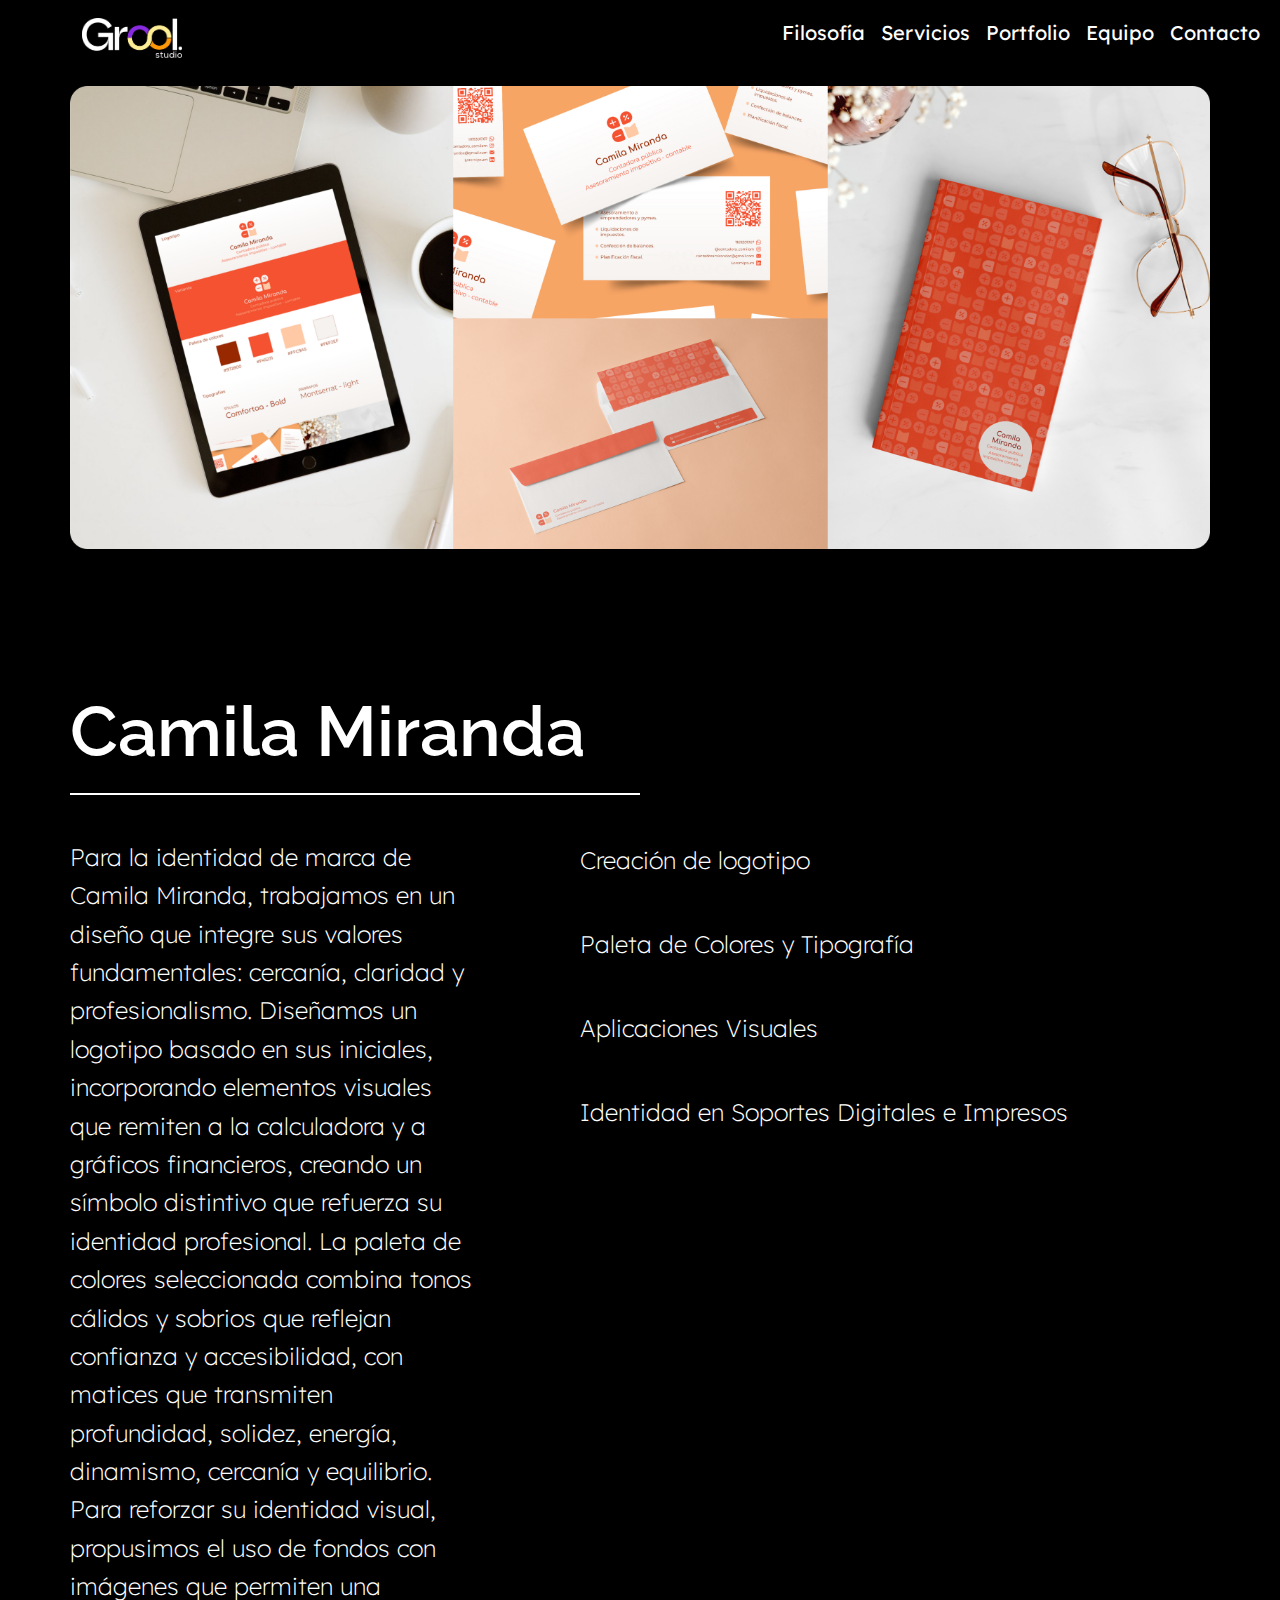
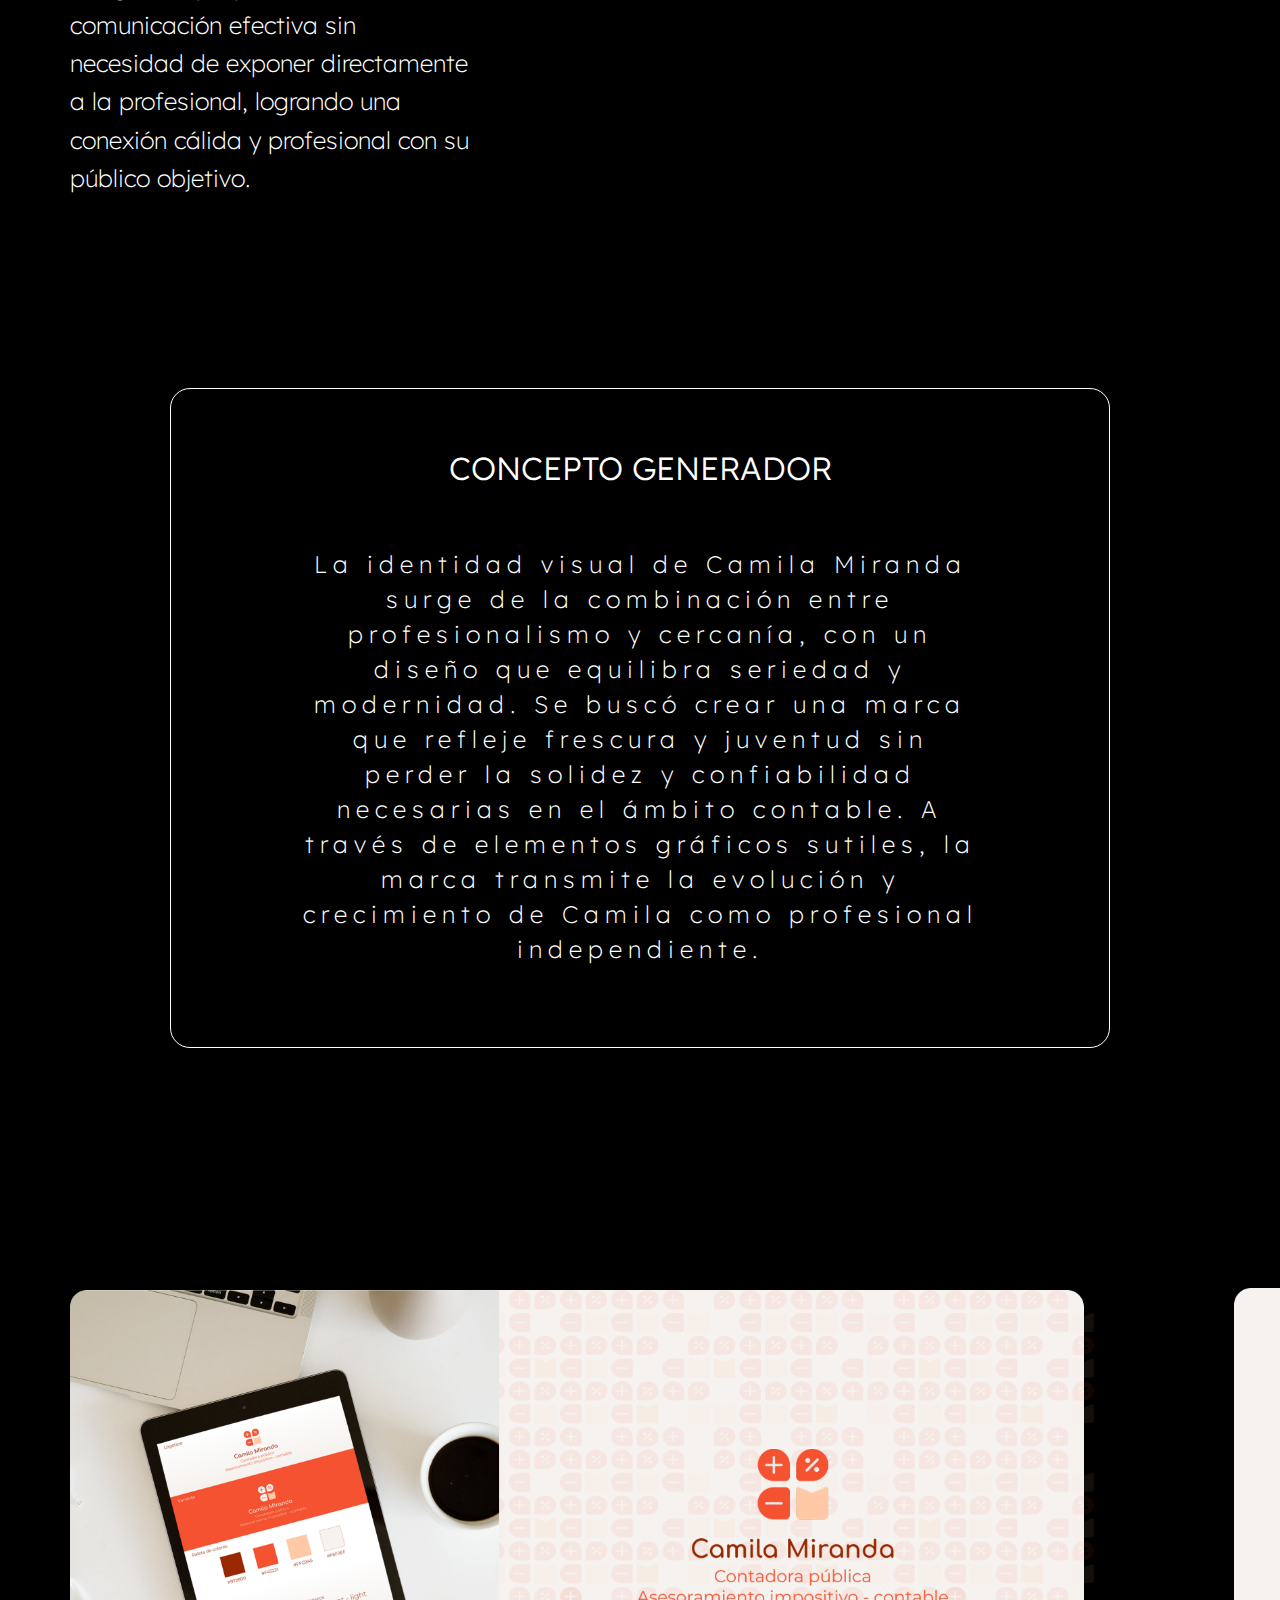
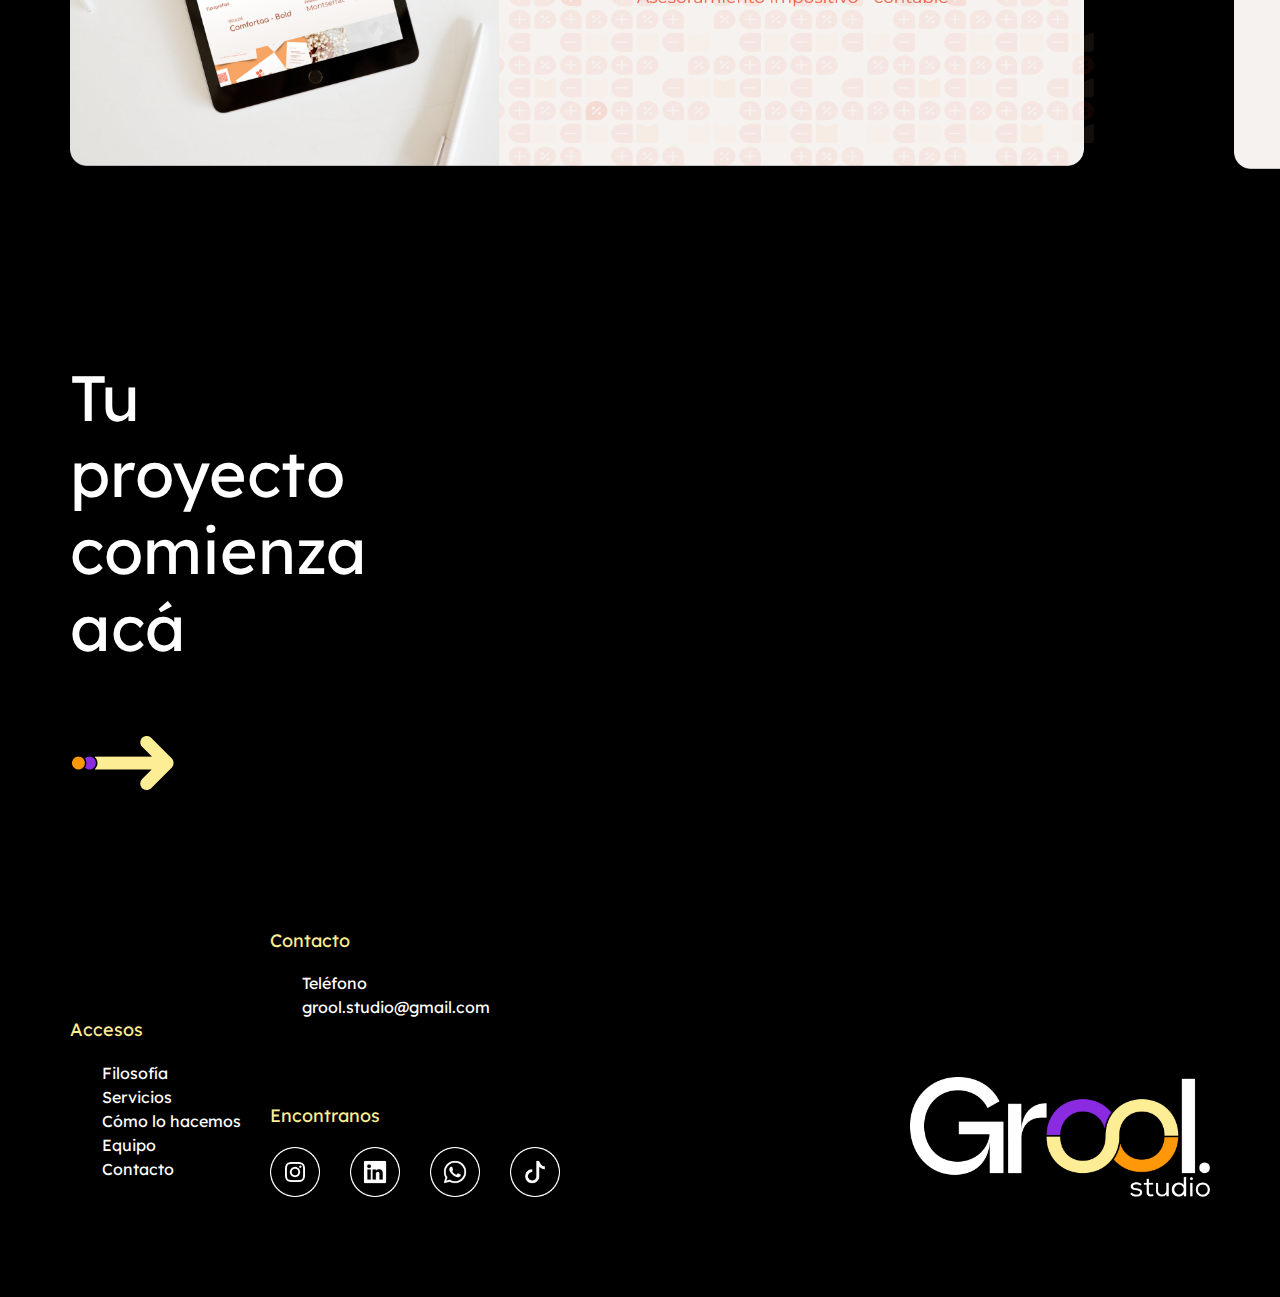
==== paginas/detalleportfolio.html @ 1dba9a7b "Correccion 1" ====
<!DOCTYPE html>
<html lang="es">
<head>
    <meta charset="UTF-8">
    <meta name="viewport" content="width=device-width, initial-scale=1.0">
    <!--bs y ccs propio-->
    <link href="https://cdn.jsdelivr.net/npm/bootstrap@5.3.3/dist/css/bootstrap.min.css" rel="stylesheet" integrity="sha384-QWTKZyjpPEjISv5WaRU9OFeRpok6YctnYmDr5pNlyT2bRjXh0JMhjY6hW+ALEwIH" crossorigin="anonymous">
    <link rel="stylesheet" href="../css/style.css">
    <!--fonts-->
    <link rel="preconnect" href="https://fonts.googleapis.com">
    <link rel="preconnect" href="https://fonts.gstatic.com" crossorigin>
    <link href="https://fonts.googleapis.com/css2?family=Raleway:ital,wght@0,100..900;1,100..900&display=swap" rel="stylesheet">
    <link rel="preconnect" href="https://fonts.googleapis.com">
    <link rel="preconnect" href="https://fonts.gstatic.com" crossorigin>
    <link href="https://fonts.googleapis.com/css2?family=Lexend+Deca:wght@100..900&display=swap" rel="stylesheet">
    <title>Portfolio</title>
</head>
<body>
<header class="head-portfolio">
    <!--Encabezado, bara de menú-->
    <nav class="navbar navbar-expand-lg navbar-dark bg-body-dark" class="navbarpropio">
        <div class="container-fluid">
            <a href="../index.html">
                <img src="/imagenes/logoblanco.png" alt="logo de grool studio">
            </a>
        <button class="navbar-toggler" type="button" data-bs-toggle="collapse" data-bs-target="#navbarNav" aria-controls="navbarNav" aria-expanded="false" aria-label="Toggle navigation">
        <span class="navbar-toggler-icon"></span>
        </button>
        <div class="collapse navbar-collapse" id="navbarNav">
        <ul class="navbar-nav ms-auto">
            <li class="nav-item">
                <a class="nav-link text-white text-decoration-none" href="/index.html#seccion-filosofia">Filosofía</a>
            </li>
            <li class="nav-item">
            <a class="nav-link text-white text-decoration-none" href="/paginas/servicios.html">Servicios</a>
            </li>
            <li class="nav-item">
                <a class="nav-link text-white text-decoration-none" aria-current="page" href="/paginas/portfolio.html">Portfolio</a>
            </li>
            <li class="nav-item">
                <a class="nav-link text-white text-decoration-none" href="/paginas/equipo.html">Equipo</a>
            </li>
            <li class="nav-item">
                <a class="nav-link text-white text-decoration-none" href="/index.html#seccion-final">Contacto</a>
            </li>
            </ul>
        </div>
        </div>
    </nav>
</header>
    <!--título-->
    <main class="fondo-negro-detalle">
        <section class="titulo-pag-detalle">
            <img src="/imagenes/portadacamilamiranda.png" alt="Proyecto Grool" class="principal-equipo">
            <div class="linea-quiensomos">
            <h1>Camila Miranda</h1>
            </div>
        </section>
    <section class="fondo">
        <div class="columnas-proyecto">
            <div class="texto-proyecto">
                <p>Para la identidad de marca de Camila Miranda, trabajamos en un diseño que integre sus valores fundamentales: cercanía, claridad y profesionalismo. Diseñamos un logotipo basado en sus iniciales, incorporando elementos visuales que remiten a la calculadora y a gráficos financieros, creando un símbolo distintivo que refuerza su identidad profesional. La paleta de colores seleccionada combina tonos cálidos y sobrios que reflejan confianza y accesibilidad, con matices que transmiten profundidad, solidez, energía, dinamismo, cercanía y equilibrio. Para reforzar su identidad visual, propusimos el uso de fondos con imágenes que permiten una comunicación efectiva sin necesidad de exponer directamente a la profesional, logrando una conexión cálida y profesional con su público objetivo.
                </p>
            </div>
            <div class="partes-proyecto">
                <p>Creación de logotipo
                </p>
                <p>Paleta de Colores y Tipografía
                </p>
                <p>Aplicaciones Visuales
                </p>
                <p>Identidad en Soportes Digitales e Impresos</p>
            </div>
        </div>
        <div class="concepto-generador">
        <div class="concepto-detalles">
            <h2>CONCEPTO GENERADOR</h2>
            <p>La identidad visual de Camila Miranda surge de la combinación entre profesionalismo y cercanía, con un diseño que equilibra seriedad y modernidad. Se buscó crear una marca que refleje frescura y juventud sin perder la solidez y confiabilidad necesarias en el ámbito contable. A través de elementos gráficos sutiles, la marca transmite la evolución y crecimiento de Camila como profesional independiente.</p>
        </div>
        </div>
        <div class="carrusel-portfolio">
            <img src="/imagenes/camilamiranda1.png" alt="Proyecto Camila Miranda" class="imagen-detalle-proyecto">
            <img src="/imagenes/camilamiranda2.png" alt="Proyecto Camila Miranda" class="imagen-detalle-proyecto">
            <img src="/imagenes/camilamiranda3.png" alt="Proyecto Camila Miranda" class="imagen-detalle-proyecto">
        </div>
    </section>
<!--secciónn final (formulario + footer)-->
<section id="seccion-final">
    <div>
    <h2  class="titulo-formulario">Tu proyecto comienza acá</h2>
    <img class="flecha" src="/imagenes/flechaformulario.png" alt="flecha">
    </div>
    <!--formulario de contacto
    <div class="formulario-completo">
    <form action="submite" method="post">
        <label for="nombre">Tu Nombre</label>
        <input class="formulario" textarea name="nombre" id="nombre"></textarea>
        <label for="email">E-mail</label>
        <input class="formulario" type="email" name="email" id="email">
        <label for="asunto">Asunto</label>
        <input class="formulario" type="text" name="asunto" id="asunto">
        <label for="consulta">Detallanos tu consulta</label>
        <textarea class="formulario-consulta" name="consulta" id="consulta"></textarea>
        <input class="cta-button" type="button" value="Contactarme">
    </form>
    </div>-->
    <!--pie de página-->
</main>
    <footer>
    <div class="enlaces-footer">
        <div class="footer-columna">
        <h2>Accesos</h2>
        <ul>
            <li><a href="#seccion-filosofia">Filosofía</a></li>
            <li><a href="#seccion-servicios">Servicios</a></li>
            <li><a href="#seccion-como">Cómo lo hacemos</a></li>
            <li><a href="#seccion-equipo">Equipo</a></li>
            <li><a href="#seccion-final">Contacto</a></li>
        </ul>
        </div>
        <div class="footer-columna">
            <div>
            <h2>Contacto</h2>
            <ul>
                <li><a href="">Teléfono</a></li>
                <li><a href="">grool.studio@gmail.com</a></li>
            </ul>
            </div>
            <div>
            <h2>Encontranos</h2>
            <ul class="redes-sociales">
                <li><a href="https://www.instagram.com/grool.studio" target="_blank">
                <img src="/imagenes/icono-instagram.png" alt="instagram" class="iconos-redes">
                </a></li>
                <li><a href="https://www.linkedin.com/company/groolstudio" target="_blank">
                <img src="/imagenes/icono-linkedin.png" alt="linkedIn" class="iconos-redes">
                </a></li>
                <li><a href="https://wa.me/1569381150" target="_blank">
                <img src="/imagenes/icono-whatsapp.png" alt="whatsapp" class="iconos-redes">
                </a></li>
                <li><a href="https://www.tiktok.com" target="_blank">
                <img src="/imagenes/icono-tiktok.png" alt="tiktok" class="iconos-redes">
                </a></li>
            </ul>
            </div> 
        </div>
        </div>
    <div>
        <img src="/imagenes/logoblanco.png" alt="logoblanco de grool" class="logo-blanco">
    </div>
    </footer>
    <script src="https://cdn.jsdelivr.net/npm/bootstrap@5.3.3/dist/js/bootstrap.bundle.min.js" integrity="sha384-YvpcrYf0tY3lHB60NNkmXc5s9fDVZLESaAA55NDzOxhy9GkcIdslK1eN7N6jIeHz" crossorigin="anonymous"></script>
</section>
</body> 
</html>
---- css/style.css ----
/* Reset básico */
* {
    margin: 0;
    padding: 0;
    box-sizing: border-box;
}

/* Estilos generales */
h1 {
    color: black;
    font-size: 48px;
    font: medium;
    font-family: "Raleway", serif;;
    margin: 70px;
    margin-top: 130px;
    margin-bottom: 20px;
    width: 50%;
    font-weight: 600;
}

p {
    color: black;
    font-size: 24px;
    font-weight: 300;
    font-family: "Lexend Deca", serif;
    margin: 70px;
    margin-bottom:20px;
    margin-top: 20px;
}

h2 {
    color: black;
    font-size: 64px;
    font-weight: 400;
    font-family: "Lexend Deca", serif;
    margin: 70px;
    padding-top: 70px;
    padding-bottom: 20px;
    margin-top: 0px;
}

h3 {
    color: black;
    font-size: 36px;
    font-weight: 400;
    font-family: "Lexend Deca", serif;
    margin: 70px;
    margin-top: 20px;
    margin-bottom: 20px;
}

.letra-blanca {
    color: #ffffff;
}

.centrado {
    text-align: center;
}

@media (max-width: 768px) {
    h1 { font-size: 30px;
        margin: 24px;
    }
    h2 { 
        font-size: 36px;
        margin: 24px;
    }
    h3 {
        font-size: 24px;
        margin: 24px;
    }
    p {
        font-size: 18px; /* Tamaño de fuente para pantallas más pequeñas */
        margin: 24px;
    }
}

/* Estilos header */
header {
    font-size: 20px;
    color: black;
    font-family: "Lexend Deca", serif;
}

.navbarpropio {
    display: flex;
    justify-content: space-between;
    align-items: center;
    padding: 20px 0px;
}

.nav-links {
    margin-top: 15px;
    list-style: none;
    display: flex;
    gap: 25px;
    margin-right: 70px;
}

.nav-links a {
    text-decoration: none;
    font-weight: normal;
    color: black;
}

header img {
    width: 100px; /* Define el ancho deseado */
    height: auto; /* Mantiene la proporción original de la imagen */
    margin-left: 70px;
    margin-top: 10px;
}

header span {
    color: #8a2be1;
}

.texto-inicio {
    width: 50%;
}

.cta-button {
    display: inline-block;
    padding: 15px 25px;
    color: black;
    border: black, solid;
    border-radius: 30px;
    text-decoration: none;
    font-weight: bold;
    margin: 70px;
    margin-top: 20px;
    margin-bottom: 120px;
    font-size: 20px;
    font-family:  "Lexend Deca", serif;
}

@media (max-width: 500px) {
    header .cta-button {
        margin: 24px;
        margin-bottom: 120px;
    }
    h1 {
        width: 80%;
    }
    header img {
        margin: 24px;
    }
    .texto-inicio {
        width: 80%;
    }
}

.fondo-inicio {background: conic-gradient(
    from 320deg, /* Ángulo de inicio del gradiente */
    #fded95 1%,
    #fe9808 6%, 
    #c46275 30%, 
    #8a2be1 39%, 
    #8a2be1 75%, 
    #fded95 83%, 
    #ffffff 87%, 
    #fded95 98%);
    background-position: 30% 50%; /* centro del gradiente hacia la derecha (60% en X, 50% en Y) */
    background-size: 200% 200%; /* tamaño del efecto*/
}

/* Estilos seccion quienes somos */
.titulo-quienes-somos { 
    color: #892be144;
    font-weight: 500;
    font-size: 98.60px;
    white-space: nowrap; /* Evita que el texto pase a la siguiente línea */
    overflow: hidden; /* Oculta el texto que excede el ancho */
    margin-right: 0px;
}

.descripcion-grool {
    width: 50%;
    margin: 0 auto;
    text-align: center;
    margin-bottom: 150px;
    line-height: 150%;
    margin-top: 70px;
}

@media (max-width: 768px) {
        .descripcion-grool {
        width: 75%;
        }
        .titulo-quienes-somos { 
        margin-left: 24px;
        }
}

/* Estilos seccion servicios */
#seccion-servicios { 
    background-color: black;
    padding: 20px 20px;
}

#seccion-servicios span {
    color: #FDED95;
}

#seccion-servicios div {
    border-top: 1.5px solid white; /* Línea superior */
    margin: 70px;
}

#seccion-servicios div h3 { /* elimimina margen general (p) para trabajar div */
    margin-left: 0px;
}

#seccion-servicios div p { /* elimimina margen general (p) para trabajar div*/
    margin-left: 0px

}

@media (max-width: 768px) {
    h2 { font-size: 30px;
        margin: 24px;
    }
    #seccion-servicios div {
        margin: 24px;
    }
}

/* Estilos seccion Como lo hacemos*/

.pasos {
    display: flex;
    justify-content: center;
    align-items: center;
    white-space: nowrap;
}

@media (max-width: 768px) {
    .pasos { 
        overflow-x: auto;
        justify-content: flex-start; /* Centra las imágenes horizontalmente */
    }
}

.pasos-detalle {
    min-width: 300px;
    max-width: 420px;
    height: 350px;
    background: #fff;
    padding: 20px;
    margin: 20px;
    border-radius: 10px;
    box-shadow: 0 2px 5px rgba(0, 0, 0, 0.1);
}

.pasos-detalle p {
    overflow: hidden; /* Oculta contenido desbordado */
    text-overflow: ellipsis; /* Agrega "..." si el texto es muy largo */
    white-space: wrap; /* Evita que el texto se divida en varias líneas */
    max-lines: 6;
    margin: 20px;
    
}

.pasos-detalle h3 {
    margin: 20px;
    white-space: wrap; /* Evita que el texto se divida en varias líneas */
}


.fondo-info {
        background: radial-gradient(circle at 3% 90%, #ffffff, #892be128, #ffffff, #fded953e, #fe97082d);
        margin: 0;
        background-size: 200% 200%; /* tamaño del efecto*/
        padding-bottom: 140px;
}

/* Estilos seccion equipo */

#seccion-equipo {
    margin: 70px;
    margin-top: 0px;
    margin-bottom: 0px;
}

.organizacion-equipo {
    display: flex; /* Activa flexbox */
    justify-content: flex-start; /* Centra las imágenes horizontalmente */
    align-items: center; /* Alinea las imágenes verticalmente */
    overflow-x: auto; /* Permite desplazamiento horizontal */
    white-space: nowrap; /* Evita que las imágenes pasen a una nueva línea */
}

.organizacion-equipo img {
    width: 280px; 
    height: auto;
    border-radius: 20px;
    margin-right: 20px;
}

@media (max-width: 768px) {
    #seccion-equipo { 
        margin-left: 24px; 
        margin-right: 24px;
    }
}

/* Estilos seccion final */
#seccion-final {
    background-color: black;
    color: #ffffff;
    margin: 0px;
}

.titulo-formulario {
    width: 25%;
    color: #ffffff;
    padding-top: 120px;
    padding-bottom: 0px;
}

.flecha { 
    margin: 70px;
    margin-top: 0px;
}

.formulario {
        color: #ffffff;
        border: #ffffff, solid;
        background-color: #892be100;
        border-radius: 30px;
        font-size: 20px;
        font-family:  "Lexend Deca", serif;
        margin-top: 20px;
        margin-bottom: 20px;
        height: 48px;
        border-width: 2px;
}

.formulario-consulta {
    color: #ffffff;
    border: #ffffff, solid;
    background-color: #892be100;
    border-radius: 30px;
    font-size: 20px;
    font-family:  "Lexend Deca", serif;
    margin-top: 20px;
    margin-bottom: 20px;
    border-width: 2px;
    height: 158px;
}

#seccion-final label {
        display: block;
        color: #ffffff;
        font-size: 15px;
        font-family: "Lexend Deca", serif;
}

#seccion-final .cta-button {
    color: #ffffff;
    border: #ffffff, solid;
    background-color: #892be100;
}

@media (max-width: 768px) {
    .titulo-formulario { 
        margin: 24px
    }
    .flecha {
        margin: 24px
    }
}

/* Estilos footer */
.flex-logo {
    display: flex;
    flex-direction:row;
}
footer {
    background-color: black;
    background-image: url("../imagenes/difuminado.png");
    font-family: "Lexend Deca", serif;
    display: flex; /* Activa flexbox */
    justify-content: space-between; /* Coloca el texto a la izquierda y el logo a la derecha */
    align-items: end;
    padding-bottom: 100px; /* Espaciado interno del footer */
    padding-left: 70px;
    padding-right: 70px;
    flex-wrap: wrap;
}

.logo-blanco {
    width: 300px; /* Define el ancho deseado */
    height: auto; /* Mantiene la proporción original de la imagen */
    margin-left: 70px;
    margin-top: 50px;
}

footer h2 {
    color: #FDED95;
    font-size: 18px;
    font: normal;
    margin: 0px;
}

footer ul {
    list-style: none;
    margin-top: auto;
}

footer ul a {
    font-weight: normal;
    text-decoration: none;
    color: #fff;
}

@media (max-width: 768px) {
    .logo-blanco { 
        align-self: center;
        width: 250px;
        margin-top: 120px;
        margin-bottom: 50px;
        margin: 0px;
        padding: 20px;
    }
}

/* organizacion accesos footer*/
.enlaces-footer {
    display: flex;
    justify-content:flex-start;
    flex-wrap: wrap;
    margin: 0px;
    padding: 0px;
    align-items: flex-end;
}

.footer-columna {
    min-width: 200px;
    justify-content:flex-start;
    margin: 0px;
}

footer h2 {
    text-align: left;
    margin: 0px;
}


.redes-sociales {
    display: flex;
    justify-content:flex-start;
    gap: 30px;
    margin: 0px;
    padding: 0px;
}

.iconos-redes {
    width: 50px; /* Define el ancho deseado */
    height: auto; /* Mantiene la proporción original de la imagen */
}

@media (max-width: 500px) {
    footer {
        margin: 0px;
        padding-left: 24px;
        padding-right: 24px;
        padding-bottom: 70px;
    }

    .redes-sociales {
        gap: 15px;
    }
    .iconos-redes { 
        width: 50px;
    }
}

/* Página quienes somos */
.head-equipo {
    color: #0000;
    background:  radial-gradient(circle at 1% 80%, #ffffff, #892be128, #ffffff, #fded953e, #fe97082d);
    margin: 0px;
}

.linea-quiensomos {
    margin: 70px;
    border-bottom: 3px solid black; /* Línea inferior */
    margin-bottom: 20px;
}

.head-equipo h1 {
    font-family: "Lexend Deca", serif;
    font-weight: 500;
    font-size: 98.60px;
    margin-top: 120px;
    margin-bottom: 20px;
    margin-left: 0px;
}

.principal-equipo {
    width: 100%;
    display: block;
    height: auto;
    margin: 0px;
    padding: 70px;
    padding-top: 20px;
}

.columnas-equipo {
    display: flex;
    width: 100%;
    align-items: flex-start; /* Centra verticalmente en desktop */
    justify-content: space-between; /* Distribuye los elementos equitativamente */
    padding-bottom: 120px;
}


/* Ajuste del contenedor del texto */
.texto-equipo {
    width:100%; /* Ocupa la mitad en desktop */
    padding-left: 70px;
    margin-bottom: 20px; /* Agrega separación entre párrafos */
    line-height: 1.6; /* Mejora la legibilidad */
}

/* Ajuste del contenedor de la imagen */
.imagen2-equipo img {
    width: 100%;
    display: flex;
    justify-content: center; /* Centra la imagen */
}

.imagen2-equipo img {
    width: 100%
}

/* Estilos para móviles */
@media (max-width: 768px) {
    .columnas-equipo {
        flex-direction: column; /* Cambia a una sola columna */
        text-align: center; /* Centra el texto */
    }

    .texto-equipo, 
    .imagen2-equipo {
        width: 100%; /* Ocupan todo el ancho */
    }

    .imagen2-equipo {
        margin-top: 20px; /* Espacio entre el texto y la imagen */
    }
}

/* Página portfolio*/

.head-portfolio {
    background: black;
    color: #fff;
}

.head-portfolio .nav-links a {
    color: white;
}

.head-portfolio h1{
    color: #fff;
    font-family: "Lexend Deca", serif;
    font-weight: 500;
    font-size: 98.60px;
    text-align: center;
    width: 100%;
    margin: 0px;
    margin-top: 70px;
    margin-bottom: 70px;
}

.head-portfolio h1 span {
    color: #fe9808;
}

.imagenes-portfolio {
    display: flex;
    flex-wrap: wrap; 
    justify-content: center;
    align-items: center;
    gap: 20px; 
    padding: 40px;
}

.imagenes-portfolio div {
    display: flex;
    justify-content: center; /* Centra la imagen dentro del div */
    align-items: center;
}

.imagenes-portfolio1 { 
    max-width: 450px;
    min-width: 280px;
    height: auto;
}
@media (max-width: 500px) {
    .head-portfolio h1 { 
        font-size: 40px;
        padding-left: 24px;
        padding-right: 24px;
    }

}
/* Detalle portfolio */
.fondo-negro-detalle {
    background-color: black;
}
.titulo-pag-detalle h1 {
    text-align: left;
    border-bottom: 2.5px solid white; /* Línea inferior */
    color: #fff;
    margin-bottom: 20px;
    font-size: 70px;
    padding-bottom: 20px;
    margin: 0px;
}

.columnas-proyecto {
    display: flex;
    width: 100%;
    align-items: flex-start; /* Centra verticalmente en desktop */
    justify-content: space-evenly; /* Distribuye los elementos equitativamente */
}

.texto-proyecto p {
    color: white;
    font-weight: 200;
    width: 70%; /* Ocupa la mitad en desktop */
    margin-bottom: 20px; /* Agrega separación entre párrafos */
    line-height: 1.6; /* Mejora la legibilidad */
}

.partes-proyecto p {
    color: white;
    width: 700px; /* Ocupa la mitad en desktop */
    padding-right:  70px;
    margin-bottom: 20px; /* Agrega separación entre párrafos */
    line-height: 3.5; /* Mejora la legibilidad */
    margin: 0px;
    font-weight: 200;
}

.concepto-generador {
    display: flex; 
    flex-direction: column; 
    justify-content: center; /* Centra verticalmente */
    align-items: center; /* Centra horizontalmente */
    text-align: center;
    margin: 70px;
}

.fondo {
    width: 100%;
    height: auto; 
    background-image: url(../imagenes/difuminado.png);
    background-size: cover; 
    background-position: center; /* Centra la imagen */
    background-repeat: no-repeat; /* Evita que la imagen se repita */
}

.concepto-detalles {
    min-width: 300px;
    max-width: 1200px;
    height: auto;
    background: rgba(0, 0, 0, 0.366);
    padding: 40px;
    margin: 100px;
    border-radius: 20px;
    border: 1px, solid white;
}

.concepto-generador h2 {
    color: white;
    font-size: 32px;
    font-weight: 300;
    align-items: center;
    margin: 0px;
    padding: 20px;
}

.concepto-generador p {
    color: white;
    font-size: 24px;
    font-weight: 200;
    align-items: center;
    padding: 20px;
    letter-spacing: 6px;
    line-height: 35px;
}

.carrusel-portfolio {
    display: flex; /* Activa flexbox */
    justify-content: flex-start; /* Centra las imágenes horizontalmente */
    align-items: center; /* Alinea las imágenes verticalmente */
    overflow-x: auto; /* Permite desplazamiento horizontal */
    white-space: nowrap; /* Evita que las imágenes pasen a una nueva línea */
}

.imagen-detalle-proyecto {
    width: 80%;
    height: auto;
    margin: 70px;
}
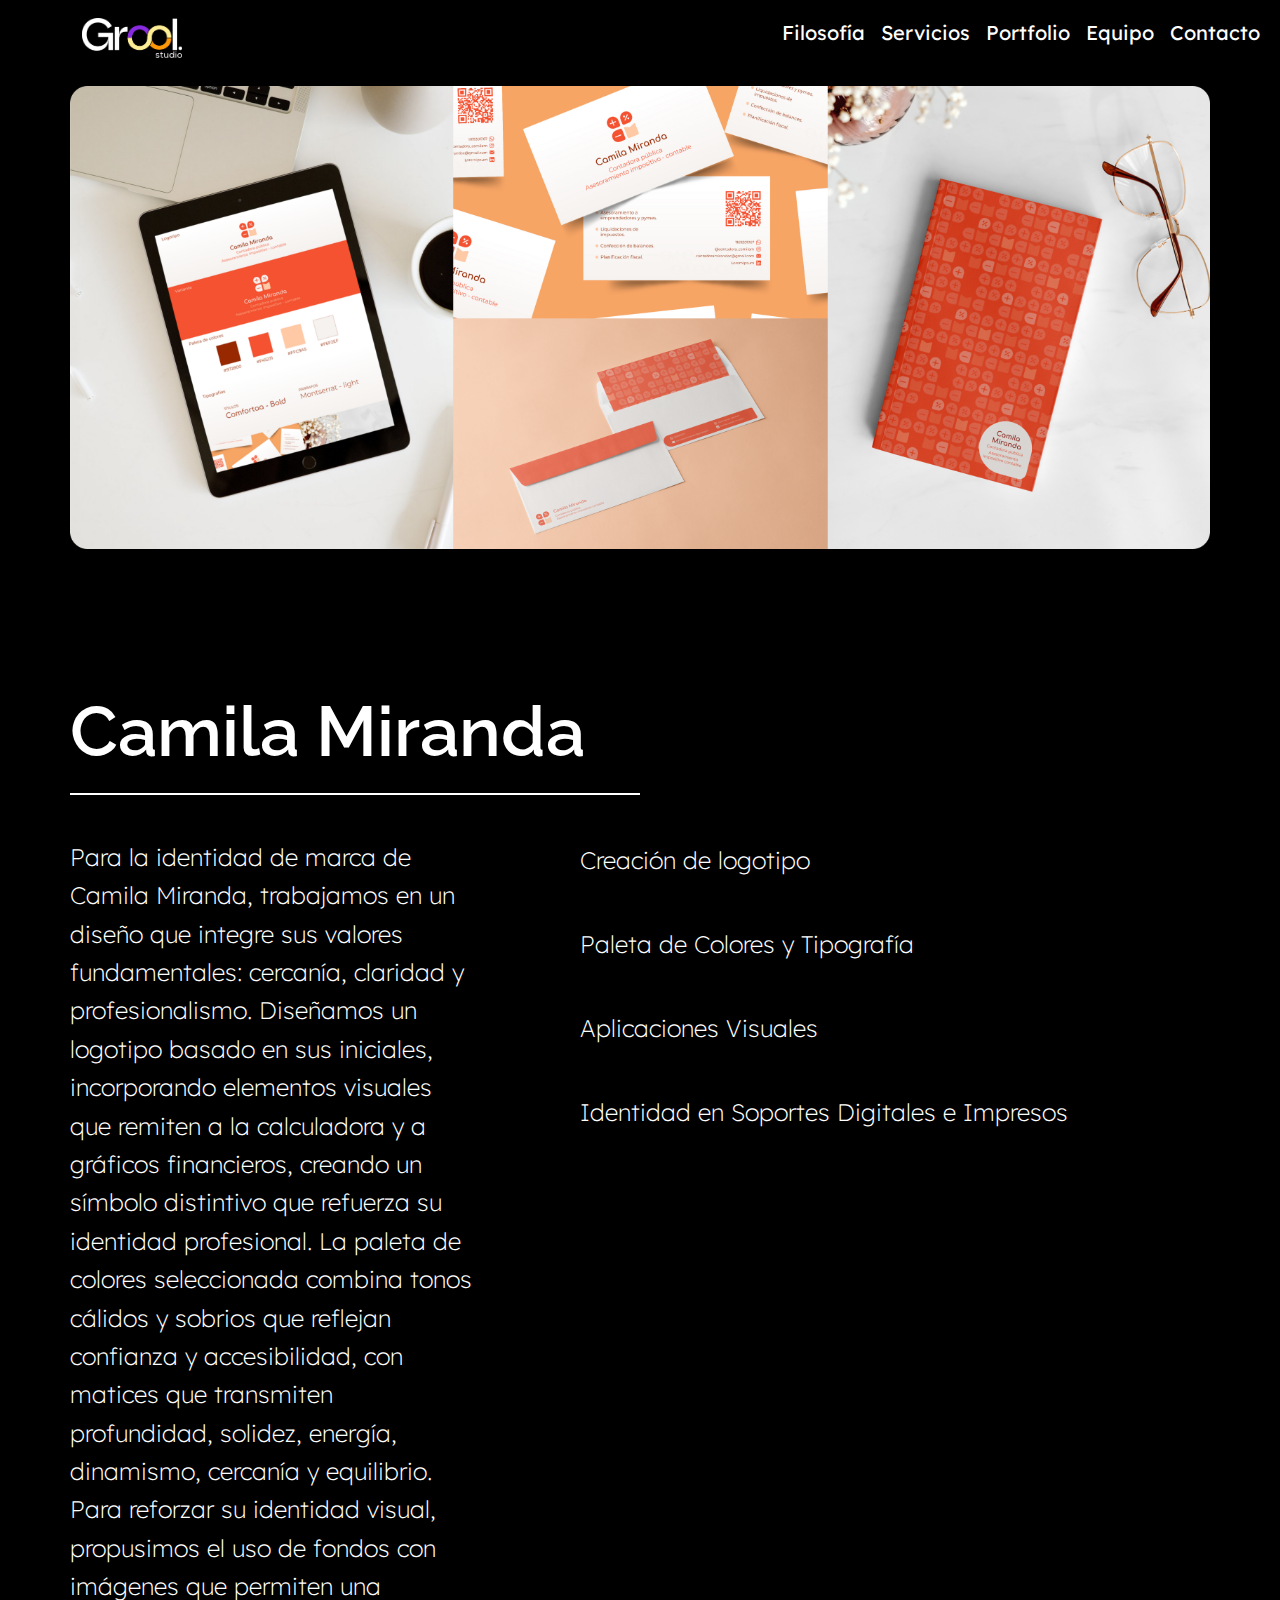
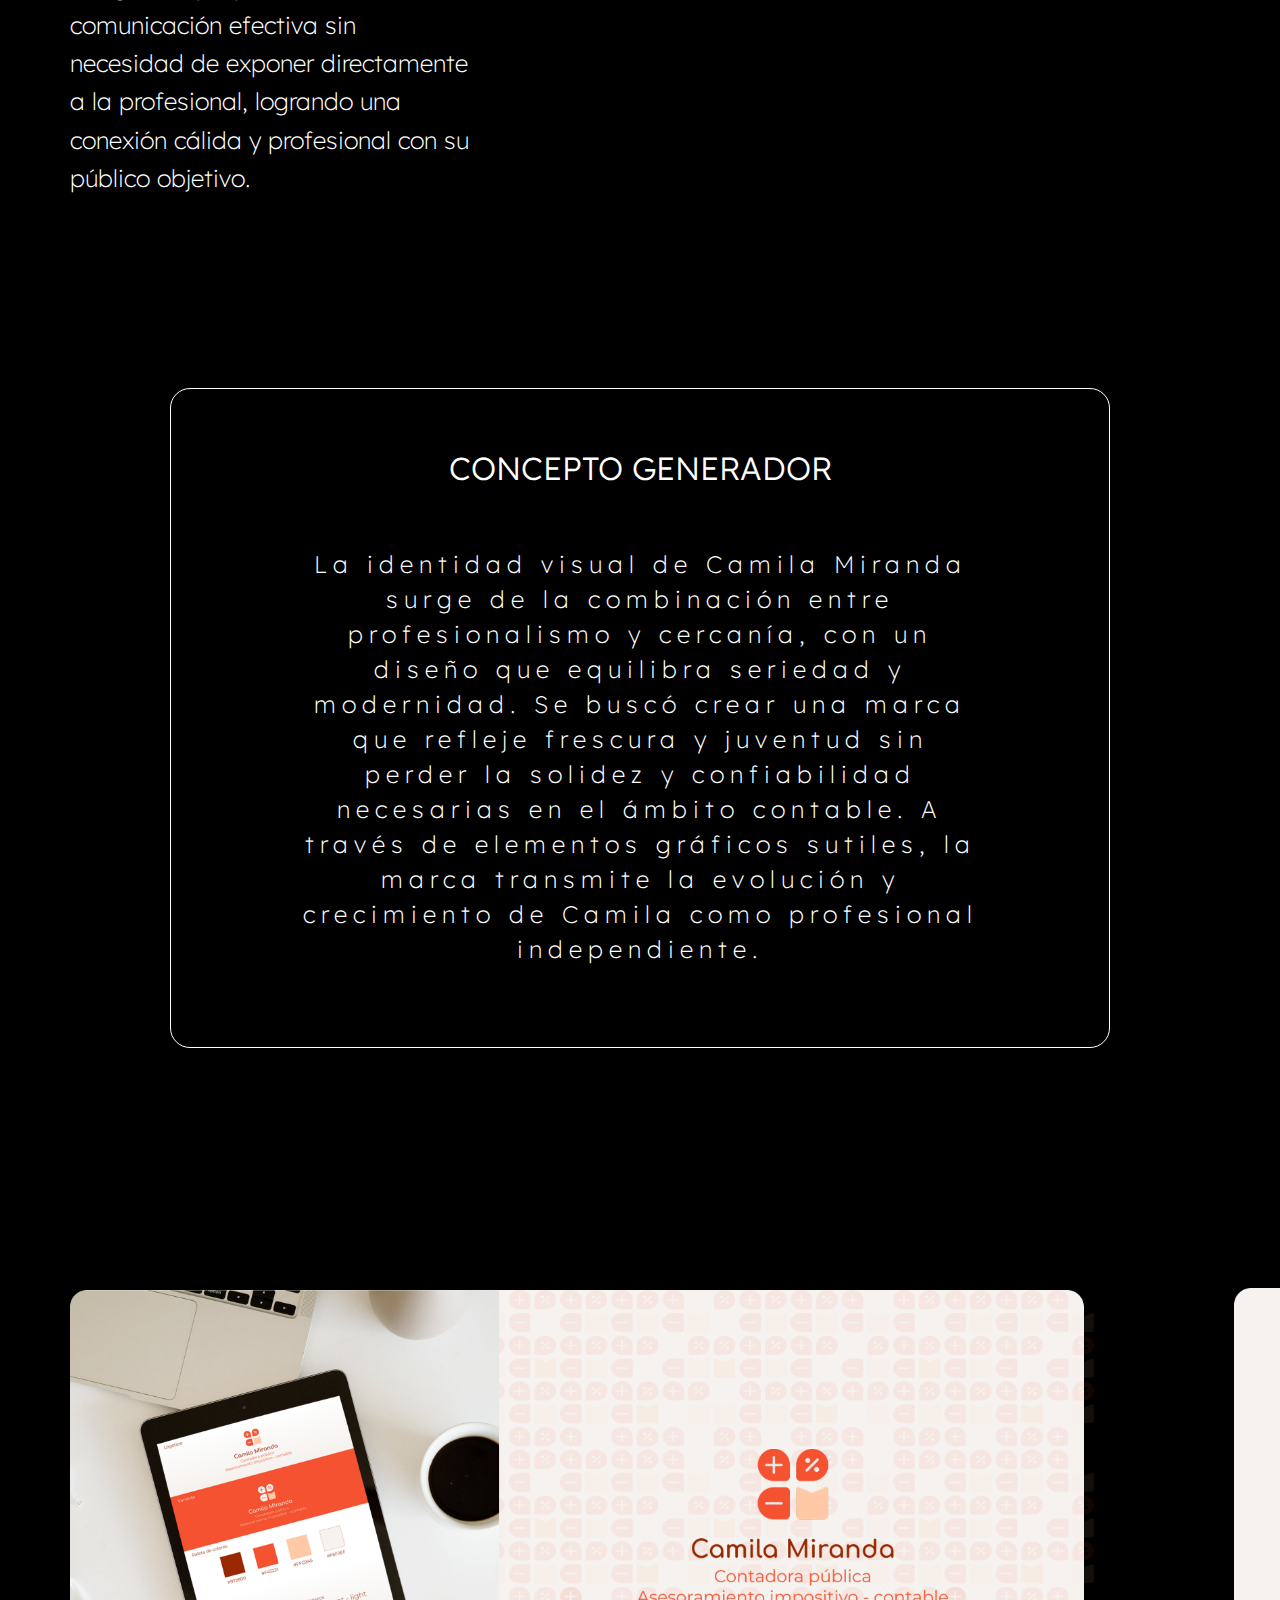
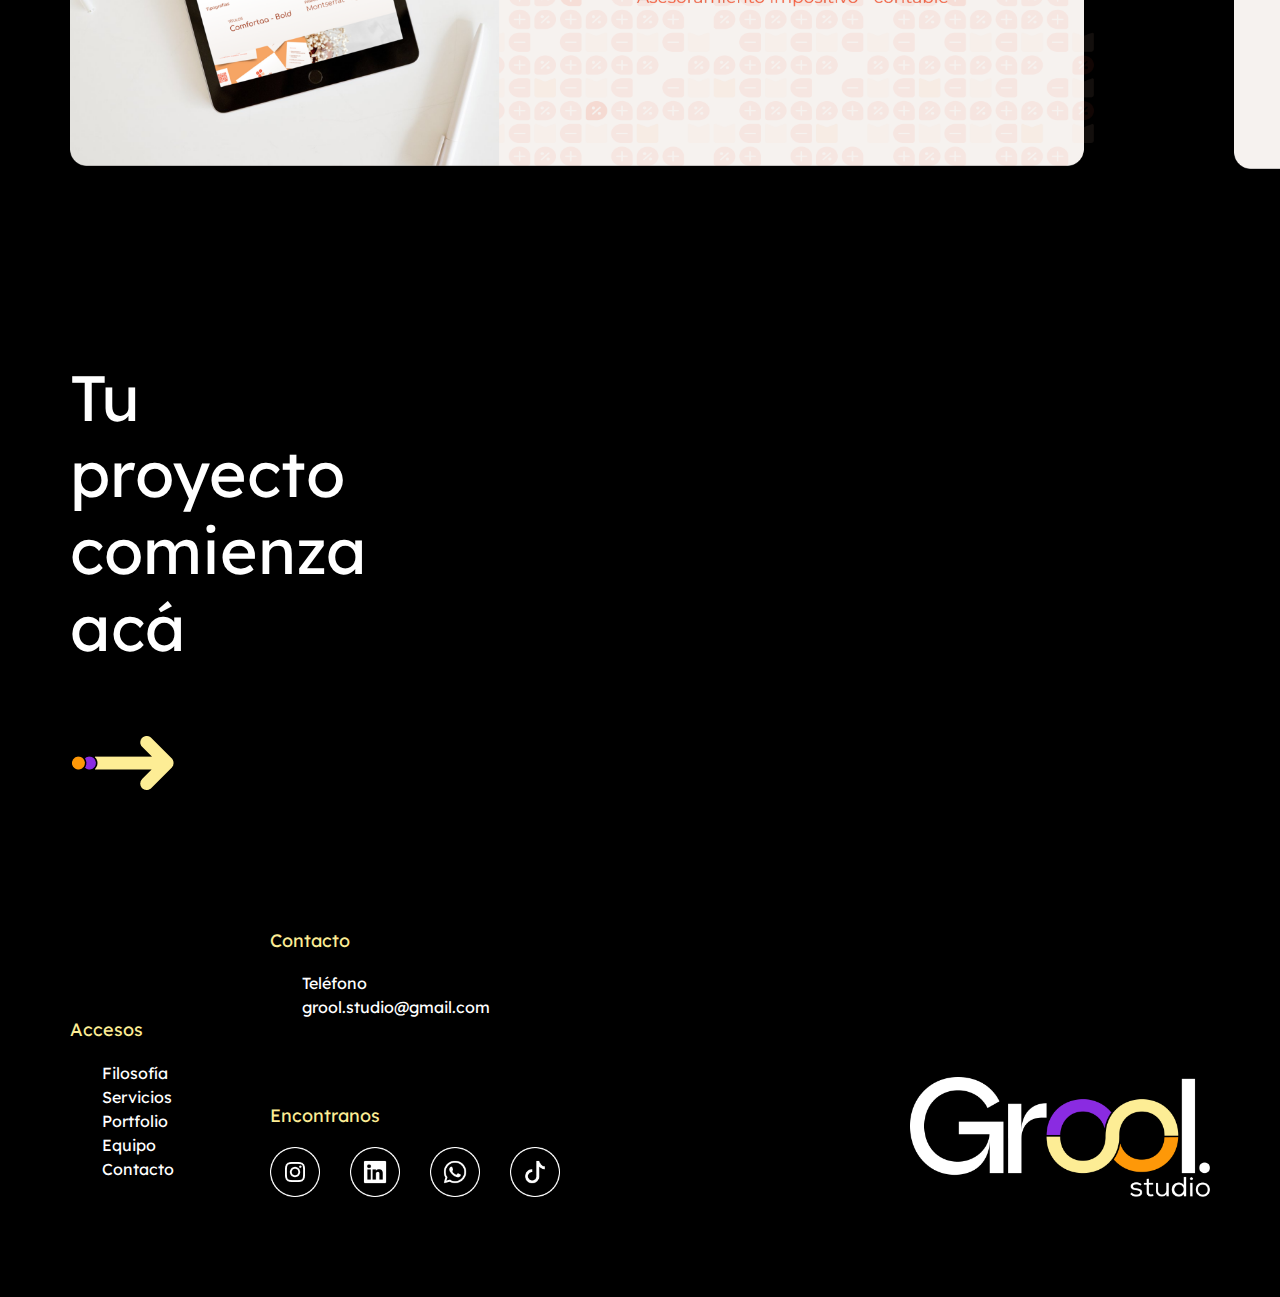
==== commit 40e2a392: "Correccion3" ====
--- a/paginas/detalleportfolio.html
+++ b/paginas/detalleportfolio.html
@@ -5,7 +5,7 @@
     <meta name="viewport" content="width=device-width, initial-scale=1.0">
     <!--bs y ccs propio-->
     <link href="https://cdn.jsdelivr.net/npm/bootstrap@5.3.3/dist/css/bootstrap.min.css" rel="stylesheet" integrity="sha384-QWTKZyjpPEjISv5WaRU9OFeRpok6YctnYmDr5pNlyT2bRjXh0JMhjY6hW+ALEwIH" crossorigin="anonymous">
-    <link rel="stylesheet" href="../css/style.css">
+    <link rel="stylesheet" href="/css/style.css">
     <!--fonts-->
     <link rel="preconnect" href="https://fonts.googleapis.com">
     <link rel="preconnect" href="https://fonts.gstatic.com" crossorigin>
@@ -20,7 +20,7 @@
     <!--Encabezado, bara de menú-->
     <nav class="navbar navbar-expand-lg navbar-dark bg-body-dark" class="navbarpropio">
         <div class="container-fluid">
-            <a href="../index.html">
+            <a href="/index.html">
                 <img src="/imagenes/logoblanco.png" alt="logo de grool studio">
             </a>
         <button class="navbar-toggler" type="button" data-bs-toggle="collapse" data-bs-target="#navbarNav" aria-controls="navbarNav" aria-expanded="false" aria-label="Toggle navigation">
@@ -111,11 +111,11 @@
         <div class="footer-columna">
         <h2>Accesos</h2>
         <ul>
-            <li><a href="#seccion-filosofia">Filosofía</a></li>
-            <li><a href="#seccion-servicios">Servicios</a></li>
-            <li><a href="#seccion-como">Cómo lo hacemos</a></li>
-            <li><a href="#seccion-equipo">Equipo</a></li>
-            <li><a href="#seccion-final">Contacto</a></li>
+            <li><a href="/index.html#seccion-filosofia">Filosofía</a></li>
+            <li><a href="/paginas/servicios.html">Servicios</a></li>
+            <li><a href="/paginas/portfolio.html">Portfolio</a></li>
+            <li><a href="/paginas/equipo.html">Equipo</a></li>
+            <li><a href="/index.html#seccion-final">Contacto</a></li>
         </ul>
         </div>
         <div class="footer-columna">
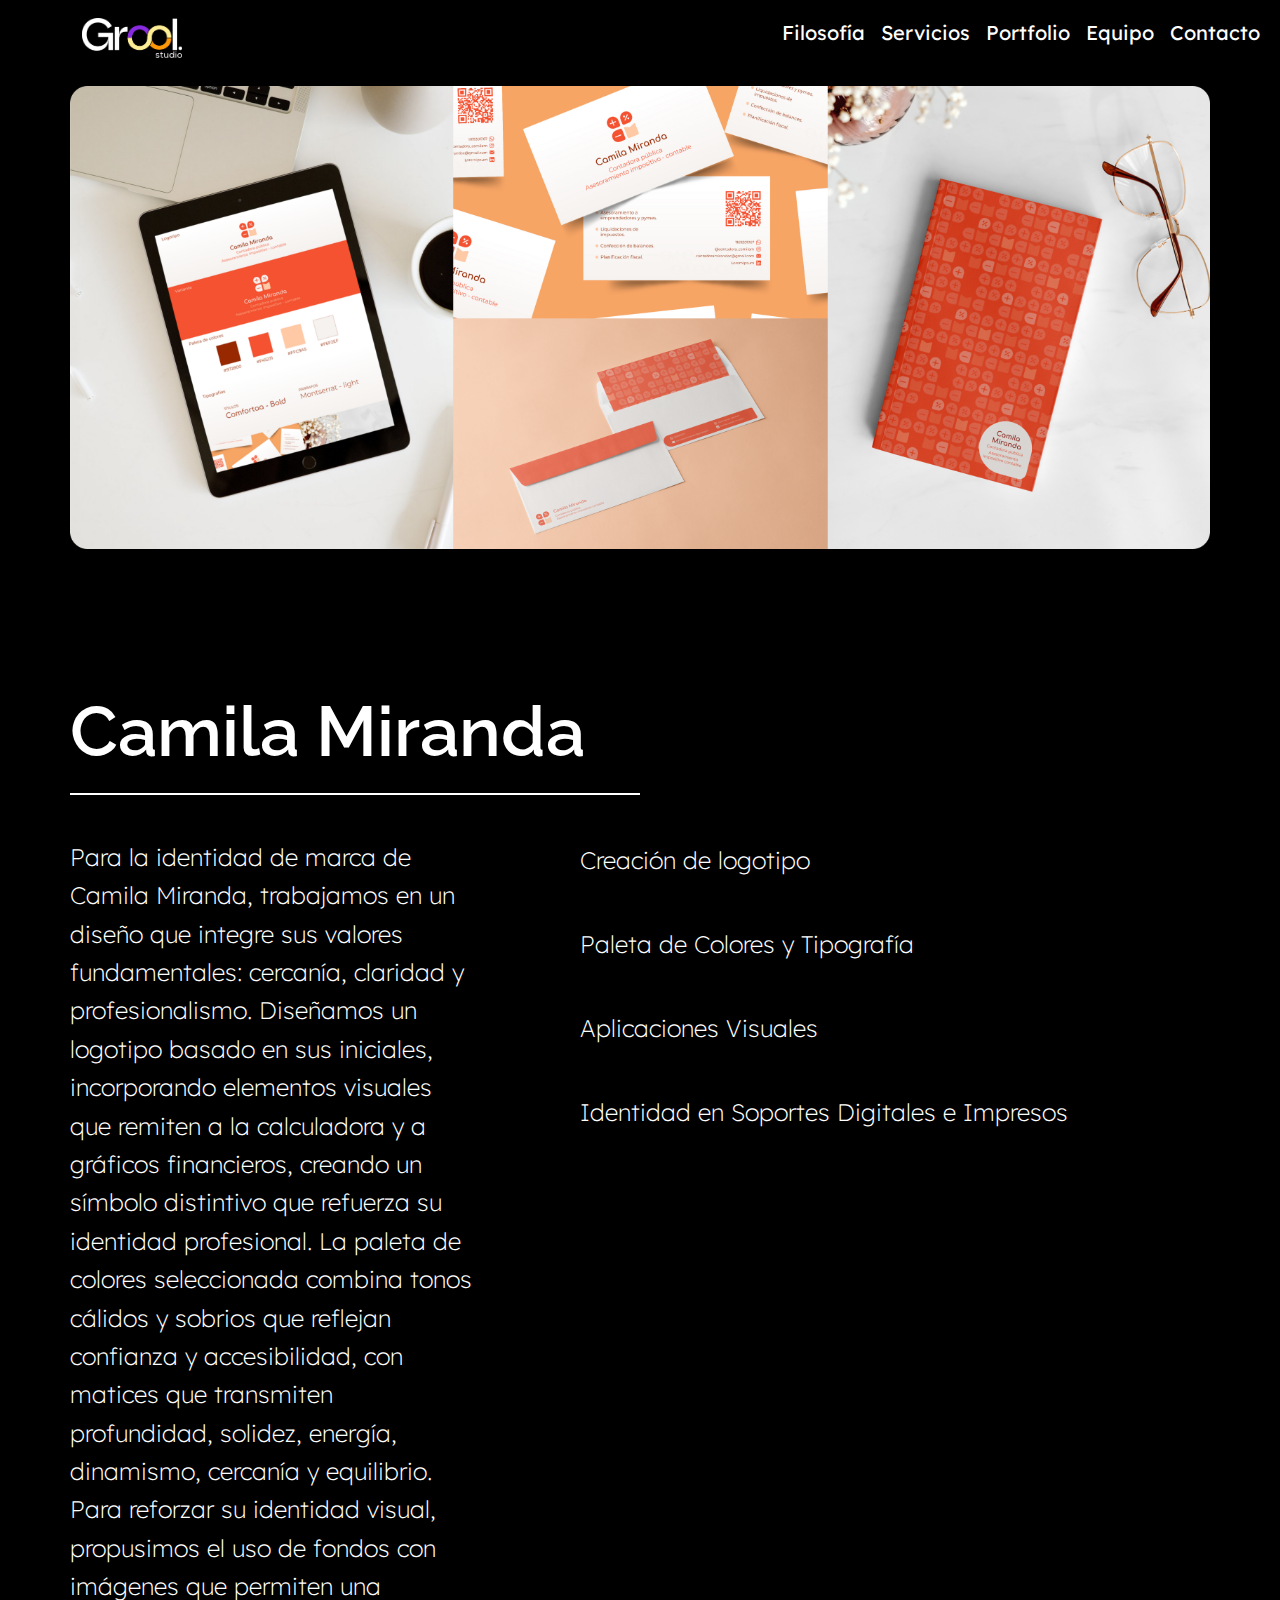
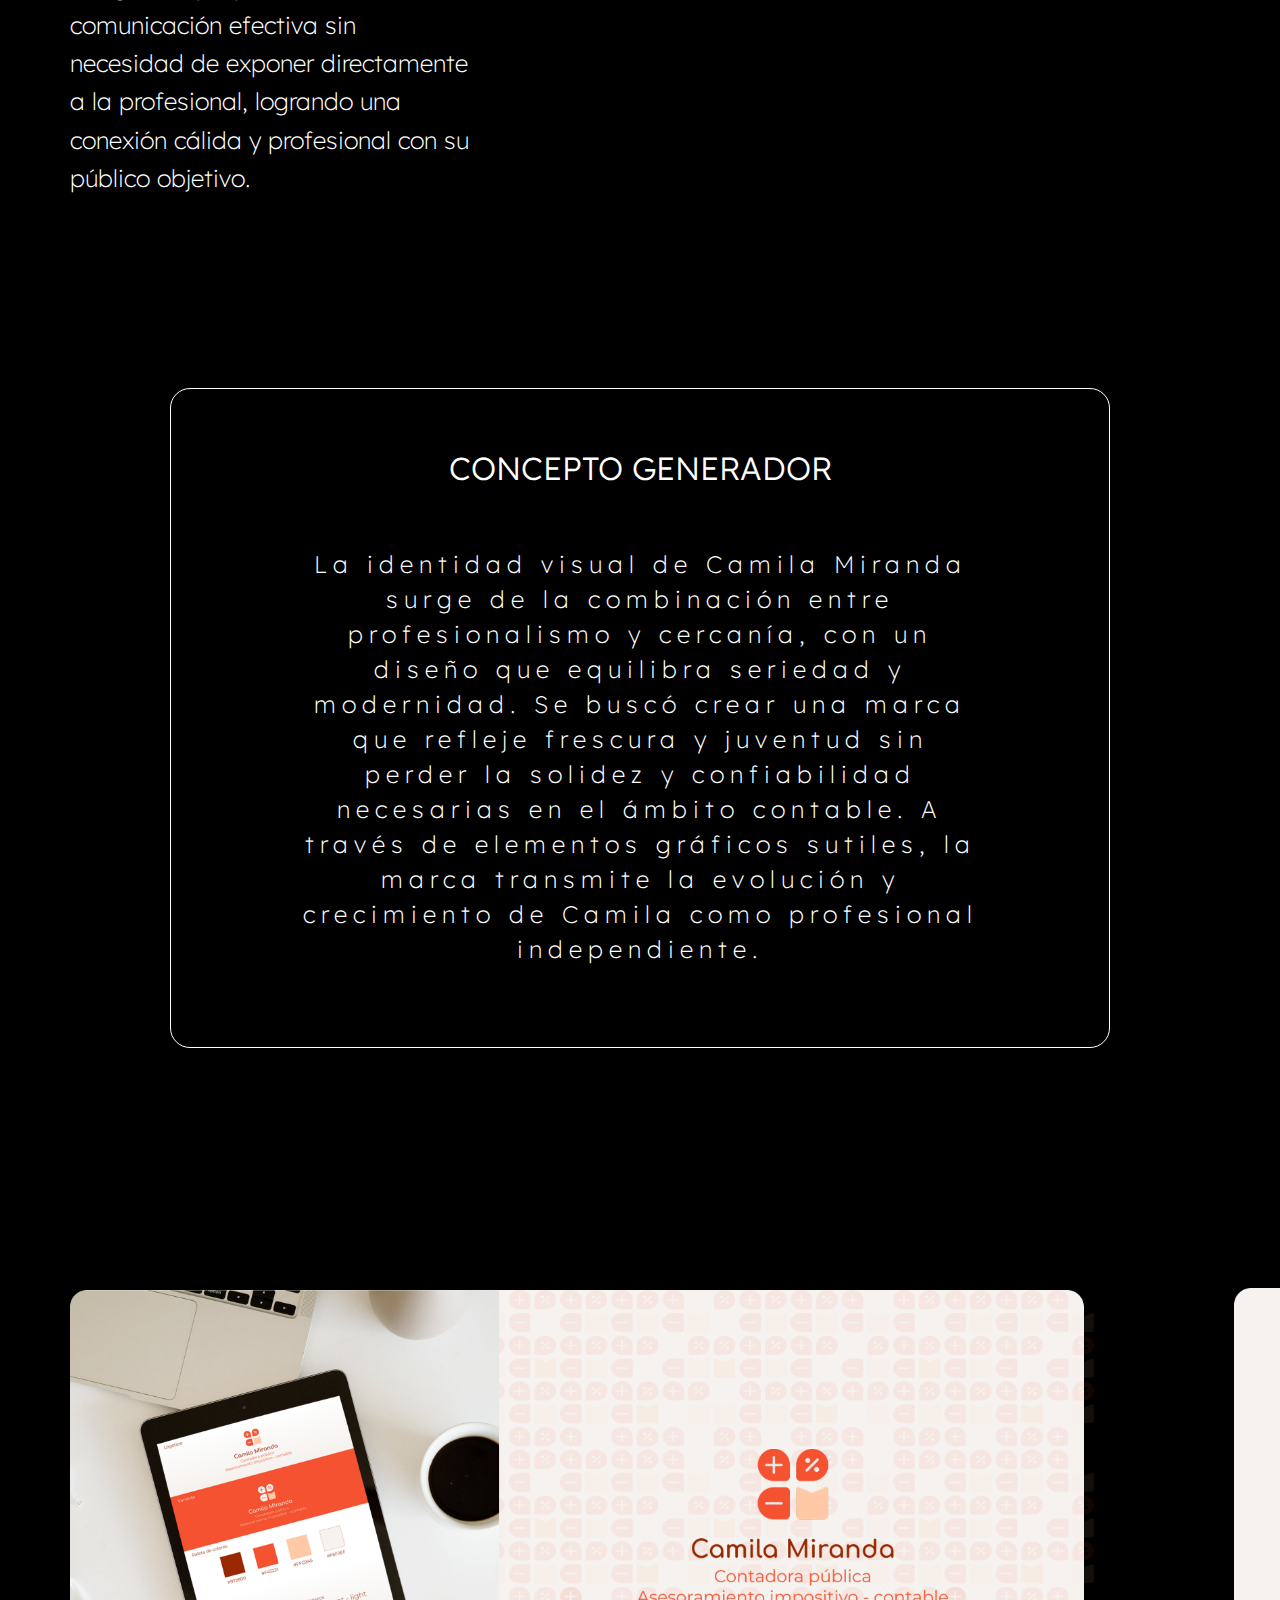
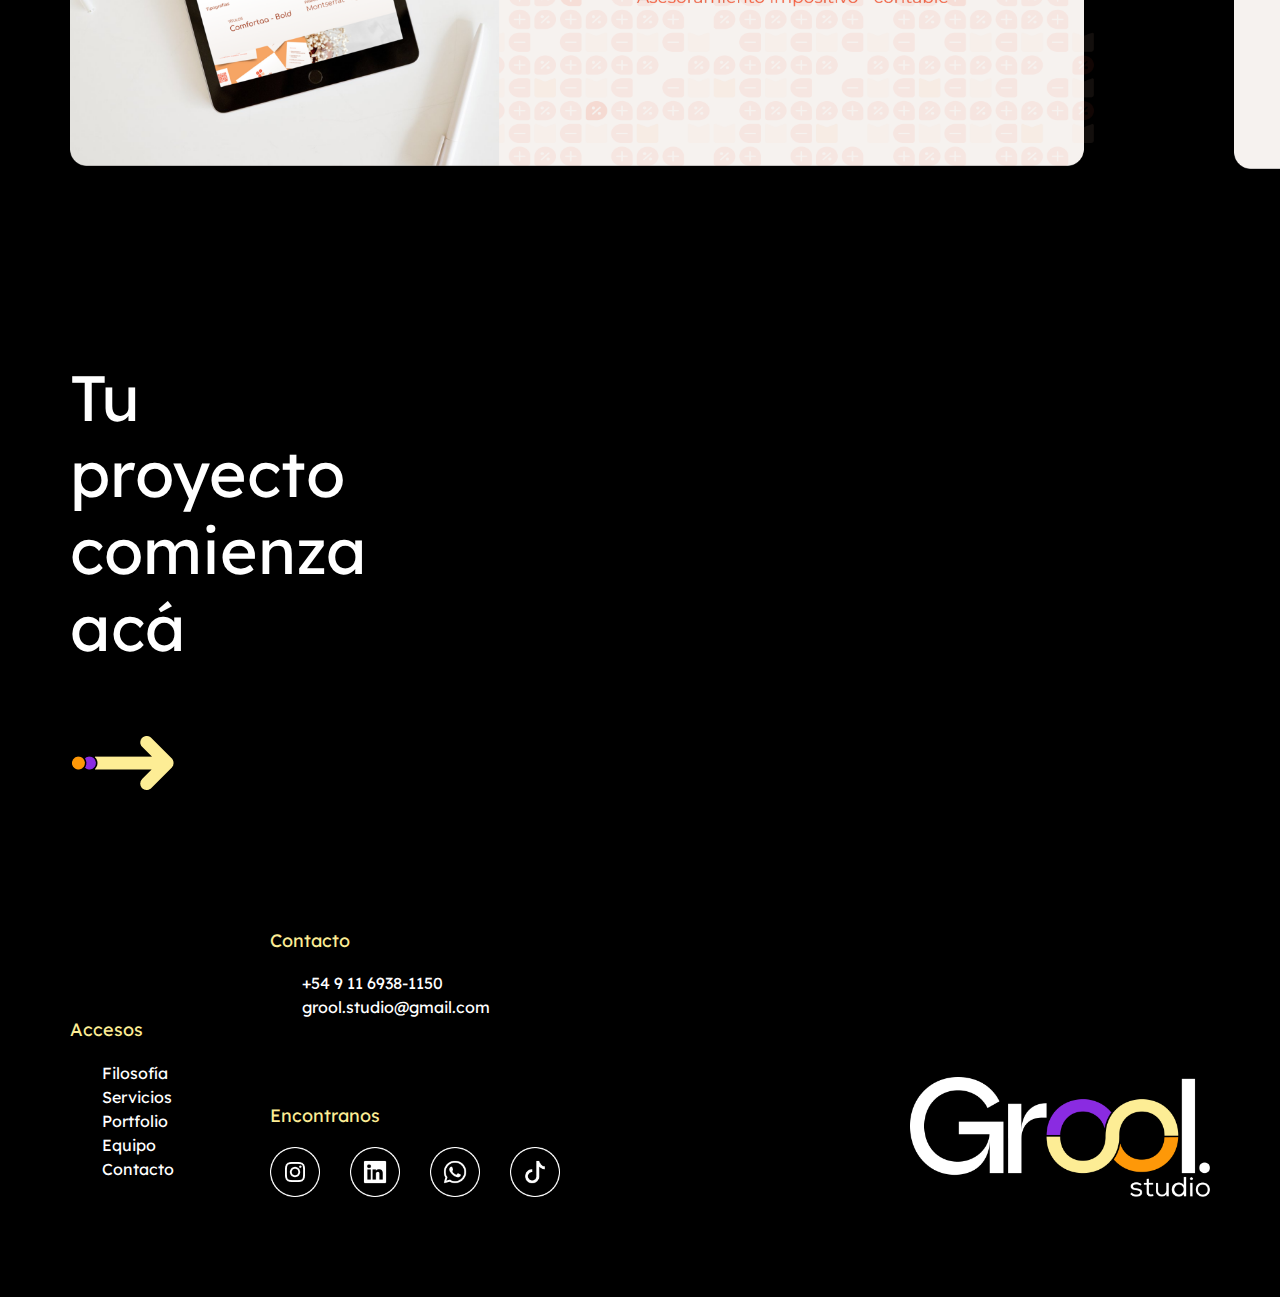
==== commit 608202f9: "Correccion4" ====
--- a/paginas/detalleportfolio.html
+++ b/paginas/detalleportfolio.html
@@ -122,7 +122,7 @@
             <div>
             <h2>Contacto</h2>
             <ul>
-                <li><a href="">Teléfono</a></li>
+                <li><a href="">+54 9 11 6938-1150</a></li>
                 <li><a href="">grool.studio@gmail.com</a></li>
             </ul>
             </div>
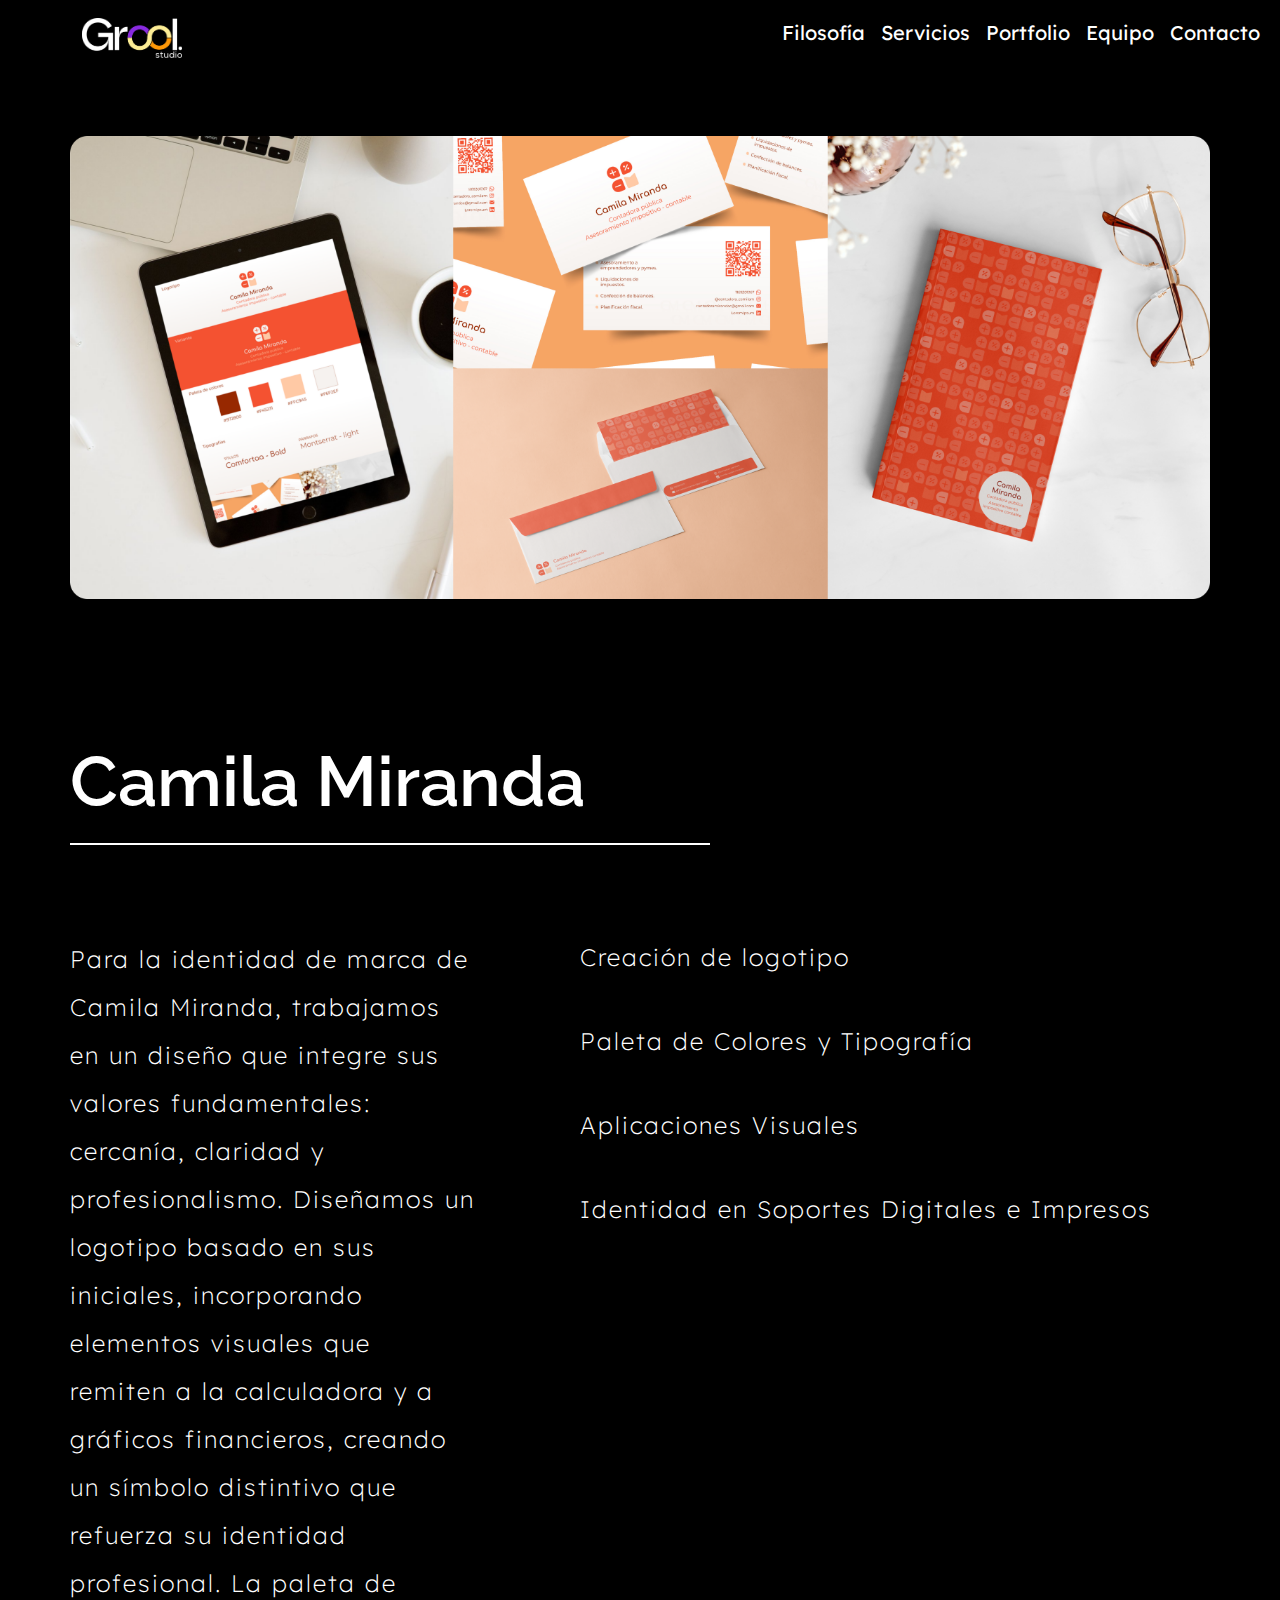
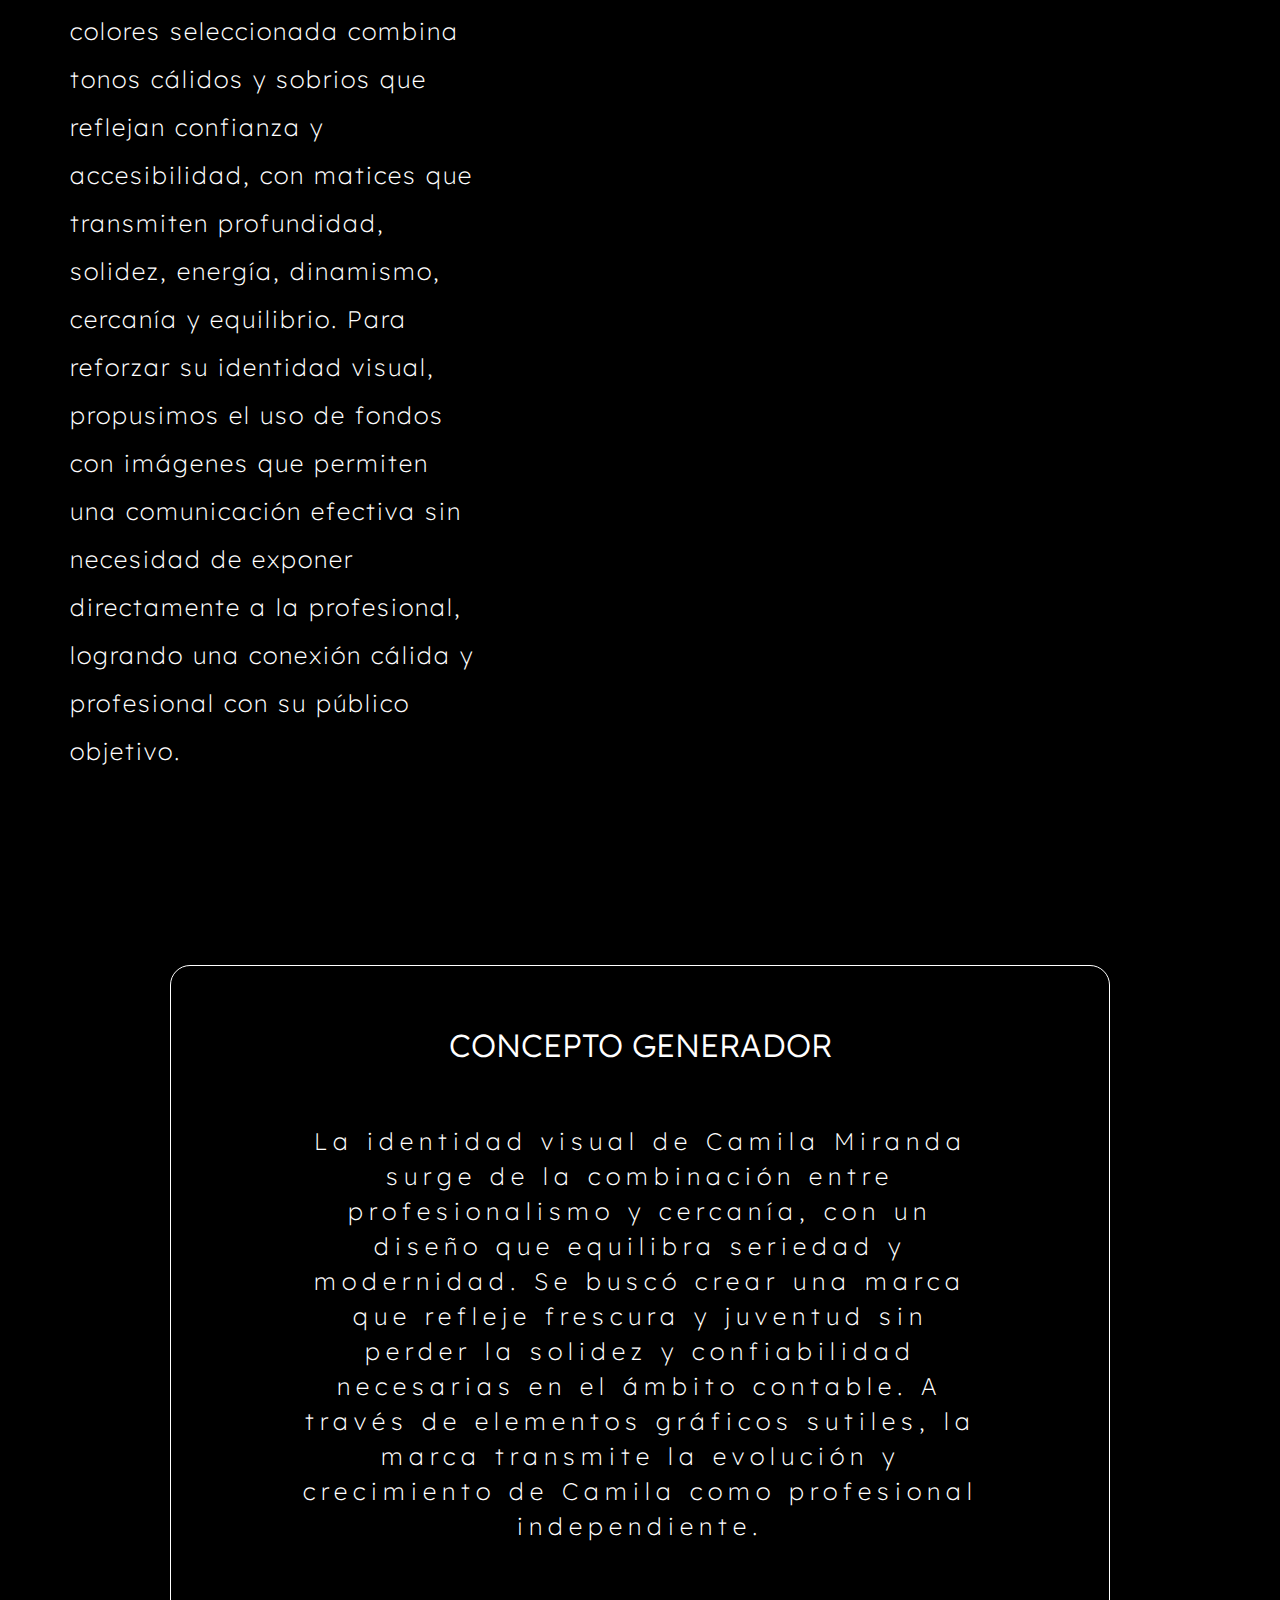
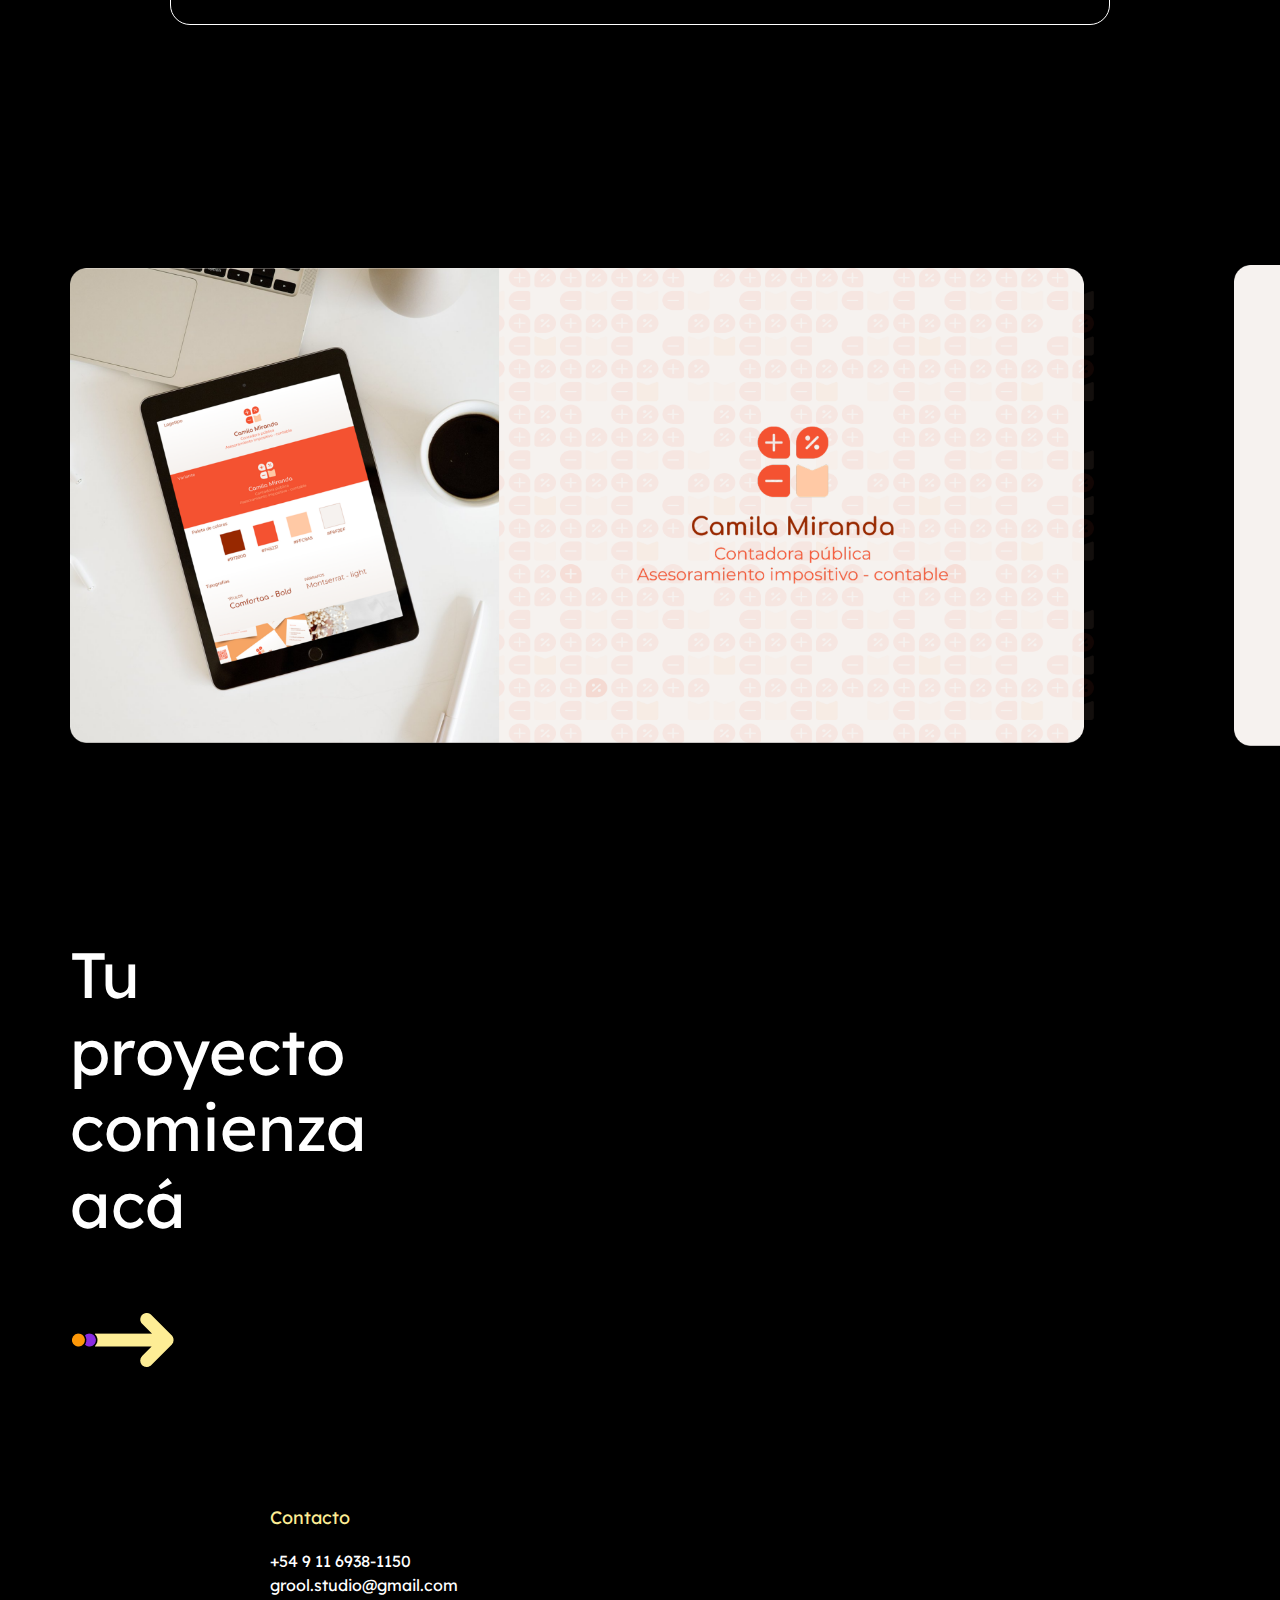
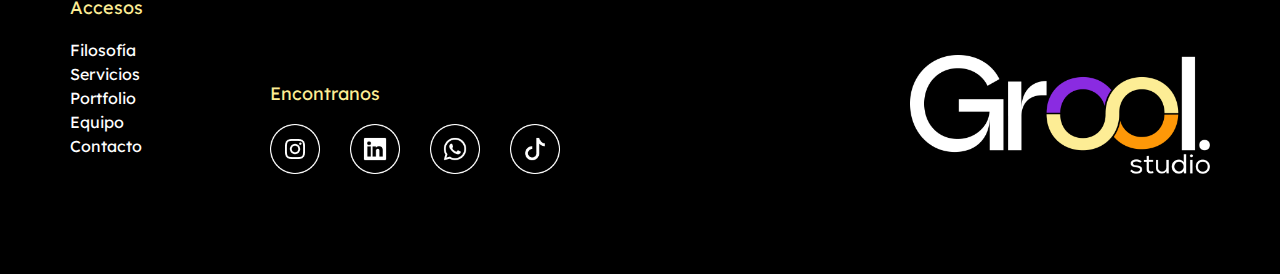
==== commit d6c4731d: "scss" ====
--- a/paginas/detalleportfolio.html
+++ b/paginas/detalleportfolio.html
@@ -5,7 +5,7 @@
     <meta name="viewport" content="width=device-width, initial-scale=1.0">
     <!--bs y ccs propio-->
     <link href="https://cdn.jsdelivr.net/npm/bootstrap@5.3.3/dist/css/bootstrap.min.css" rel="stylesheet" integrity="sha384-QWTKZyjpPEjISv5WaRU9OFeRpok6YctnYmDr5pNlyT2bRjXh0JMhjY6hW+ALEwIH" crossorigin="anonymous">
-    <link rel="stylesheet" href="/css/style.css">
+    <link rel="stylesheet" href="../css/estilo.css">
     <!--fonts-->
     <link rel="preconnect" href="https://fonts.googleapis.com">
     <link rel="preconnect" href="https://fonts.gstatic.com" crossorigin>
@@ -20,8 +20,8 @@
     <!--Encabezado, bara de menú-->
     <nav class="navbar navbar-expand-lg navbar-dark bg-body-dark" class="navbarpropio">
         <div class="container-fluid">
-            <a href="/index.html">
-                <img src="/imagenes/logoblanco.png" alt="logo de grool studio">
+            <a href="../index.html">
+                <img src="../imagenes/logoblanco.png" alt="logo de grool studio">
             </a>
         <button class="navbar-toggler" type="button" data-bs-toggle="collapse" data-bs-target="#navbarNav" aria-controls="navbarNav" aria-expanded="false" aria-label="Toggle navigation">
         <span class="navbar-toggler-icon"></span>
@@ -29,19 +29,19 @@
         <div class="collapse navbar-collapse" id="navbarNav">
         <ul class="navbar-nav ms-auto">
             <li class="nav-item">
-                <a class="nav-link text-white text-decoration-none" href="/index.html#seccion-filosofia">Filosofía</a>
+                <a class="nav-link text-white text-decoration-none" href="../index.html#seccion-filosofia">Filosofía</a>
             </li>
             <li class="nav-item">
-            <a class="nav-link text-white text-decoration-none" href="/paginas/servicios.html">Servicios</a>
+            <a class="nav-link text-white text-decoration-none" href="../paginas/servicios.html">Servicios</a>
             </li>
             <li class="nav-item">
-                <a class="nav-link text-white text-decoration-none" aria-current="page" href="/paginas/portfolio.html">Portfolio</a>
+                <a class="nav-link text-white text-decoration-none" aria-current="page" href="../paginas/portfolio.html">Portfolio</a>
             </li>
             <li class="nav-item">
-                <a class="nav-link text-white text-decoration-none" href="/paginas/equipo.html">Equipo</a>
+                <a class="nav-link text-white text-decoration-none" href="../paginas/equipo.html">Equipo</a>
             </li>
             <li class="nav-item">
-                <a class="nav-link text-white text-decoration-none" href="/index.html#seccion-final">Contacto</a>
+                <a class="nav-link text-white text-decoration-none" href="../index.html#seccion-final">Contacto</a>
             </li>
             </ul>
         </div>
@@ -51,7 +51,7 @@
     <!--título-->
     <main class="fondo-negro-detalle">
         <section class="titulo-pag-detalle">
-            <img src="/imagenes/portadacamilamiranda.png" alt="Proyecto Grool" class="principal-equipo">
+            <img src="../imagenes/portadacamilamiranda.png" alt="proyecto grool" class="principal-equipo">
             <div class="linea-quiensomos">
             <h1>Camila Miranda</h1>
             </div>
@@ -79,16 +79,16 @@
         </div>
         </div>
         <div class="carrusel-portfolio">
-            <img src="/imagenes/camilamiranda1.png" alt="Proyecto Camila Miranda" class="imagen-detalle-proyecto">
-            <img src="/imagenes/camilamiranda2.png" alt="Proyecto Camila Miranda" class="imagen-detalle-proyecto">
-            <img src="/imagenes/camilamiranda3.png" alt="Proyecto Camila Miranda" class="imagen-detalle-proyecto">
+            <img src="../imagenes/camilamiranda1.png" alt="proyecto camila miranda" class="imagen-detalle-proyecto">
+            <img src="../imagenes/camilamiranda2.png" alt="proyecto camila miranda" class="imagen-detalle-proyecto">
+            <img src="../imagenes/camilamiranda3.png" alt="proyecto camila miranda" class="imagen-detalle-proyecto">
         </div>
     </section>
 <!--secciónn final (formulario + footer)-->
 <section id="seccion-final">
     <div>
     <h2  class="titulo-formulario">Tu proyecto comienza acá</h2>
-    <img class="flecha" src="/imagenes/flechaformulario.png" alt="flecha">
+    <img class="flecha" src="../imagenes/flechaformulario.png" alt="flecha">
     </div>
     <!--formulario de contacto
     <div class="formulario-completo">
@@ -106,16 +106,16 @@
     </div>-->
     <!--pie de página-->
 </main>
-    <footer>
+    <footer class="footer">
     <div class="enlaces-footer">
         <div class="footer-columna">
         <h2>Accesos</h2>
         <ul>
-            <li><a href="/index.html#seccion-filosofia">Filosofía</a></li>
-            <li><a href="/paginas/servicios.html">Servicios</a></li>
-            <li><a href="/paginas/portfolio.html">Portfolio</a></li>
-            <li><a href="/paginas/equipo.html">Equipo</a></li>
-            <li><a href="/index.html#seccion-final">Contacto</a></li>
+            <li><a href="../index.html#seccion-filosofia">Filosofía</a></li>
+            <li><a href="../paginas/servicios.html">Servicios</a></li>
+            <li><a href="../paginas/portfolio.html">Portfolio</a></li>
+            <li><a href="../paginas/equipo.html">Equipo</a></li>
+            <li><a href="../index.html#seccion-final">Contacto</a></li>
         </ul>
         </div>
         <div class="footer-columna">
@@ -130,23 +130,23 @@
             <h2>Encontranos</h2>
             <ul class="redes-sociales">
                 <li><a href="https://www.instagram.com/grool.studio" target="_blank">
-                <img src="/imagenes/icono-instagram.png" alt="instagram" class="iconos-redes">
+                <img src="../imagenes/icono-instagram.png" alt="instagram" class="iconos-redes">
                 </a></li>
                 <li><a href="https://www.linkedin.com/company/groolstudio" target="_blank">
-                <img src="/imagenes/icono-linkedin.png" alt="linkedIn" class="iconos-redes">
+                <img src="../imagenes/icono-linkedin.png" alt="linkedIn" class="iconos-redes">
                 </a></li>
                 <li><a href="https://wa.me/1569381150" target="_blank">
-                <img src="/imagenes/icono-whatsapp.png" alt="whatsapp" class="iconos-redes">
+                <img src="../imagenes/icono-whatsapp.png" alt="whatsapp" class="iconos-redes">
                 </a></li>
                 <li><a href="https://www.tiktok.com" target="_blank">
-                <img src="/imagenes/icono-tiktok.png" alt="tiktok" class="iconos-redes">
+                <img src="../imagenes/icono-tiktok.png" alt="tiktok" class="iconos-redes">
                 </a></li>
             </ul>
             </div> 
         </div>
         </div>
     <div>
-        <img src="/imagenes/logoblanco.png" alt="logoblanco de grool" class="logo-blanco">
+        <img src="../imagenes/logoblanco.png" alt="logoblanco de grool" class="logo-blanco">
     </div>
     </footer>
     <script src="https://cdn.jsdelivr.net/npm/bootstrap@5.3.3/dist/js/bootstrap.bundle.min.js" integrity="sha384-YvpcrYf0tY3lHB60NNkmXc5s9fDVZLESaAA55NDzOxhy9GkcIdslK1eN7N6jIeHz" crossorigin="anonymous"></script>
--- a/css/estilo.css
+++ b/css/estilo.css
@@ -0,0 +1,695 @@
+@charset "UTF-8";
+body h1 {
+  color: black;
+  font-size: 48px;
+  font: medium;
+  font-family: "Raleway", serif;
+  margin: 70px;
+  margin-top: 130px;
+  margin-bottom: 20px;
+  width: 50%;
+  font-weight: 600;
+}
+body p {
+  color: black;
+  font-size: 24px;
+  font-weight: 300;
+  font-family: "Lexend Deca", serif;
+  margin: 70px;
+  margin-bottom: 20px;
+  margin-top: 20px;
+}
+body h2 {
+  color: black;
+  font-size: 64px;
+  font-weight: 400;
+  font-family: "Lexend Deca", serif;
+  margin: 70px;
+  padding-top: 70px;
+  padding-bottom: 20px;
+  margin-top: 0px;
+}
+body h3 {
+  color: black;
+  font-size: 36px;
+  font-weight: 400;
+  font-family: "Lexend Deca", serif;
+  margin: 70px;
+  margin-top: 20px;
+  margin-bottom: 20px;
+}
+body .letra-blanca {
+  color: #ffffff;
+}
+
+.centrado {
+  text-align: center;
+}
+
+@media (max-width: 768px) {
+  body h1 {
+    font-size: 30px;
+    margin: 24px;
+  }
+  body h2 {
+    font-size: 36px;
+    margin-left: 24px;
+    margin-right: 24px;
+  }
+  body h3 {
+    font-size: 24px;
+    margin: 24px;
+  }
+  body p {
+    font-size: 18px; /* Tamaño de fuente para pantallas más pequeñas */
+    margin: 24px;
+  }
+}
+header {
+  font-size: 20px;
+  color: black;
+  font-family: "Lexend Deca", serif;
+  background: conic-gradient(from 320deg, #FDED95 1%, #fe9808 6%, #c46275 30%, #8a2be1 39%, #8a2be1 75%, #FDED95 83%, #ffffff 87%, #FDED95 98%);
+  background-position: 30% 50%; /* centro del gradiente hacia la derecha (60% en X, 50% en Y) */
+  background-size: 200% 200%; /* tamaño del efecto*/
+}
+header .navbarpropio ul {
+  margin-right: 70px;
+}
+header img {
+  width: 100px; /* Define el ancho deseado */
+  height: auto; /* Mantiene la proporción original de la imagen */
+  margin-left: 70px;
+  margin-top: 10px;
+}
+header .nav-links {
+  margin-top: 15px;
+  list-style: none;
+  display: flex;
+  gap: 25px;
+  margin-right: 70px;
+}
+header .nav-links a {
+  text-decoration: none;
+  font-weight: normal;
+  color: black;
+}
+header span {
+  color: #8a2be1;
+}
+header .cta-button {
+  display: inline-block;
+  padding: 15px 25px;
+  color: black;
+  border: black, solid;
+  border-radius: 30px;
+  text-decoration: none;
+  font-weight: bold;
+  margin: 70px;
+  margin-top: 20px;
+  margin-bottom: 120px;
+  font-size: 20px;
+  font-family: "Lexend Deca", serif;
+}
+header .cta-button:hover {
+  background-color: #8a2be1;
+  color: white;
+  border: #8a2be1, solid;
+}
+header .cta-button:active {
+  background-color: #8a2be1;
+  color: white;
+  border: #8a2be1, solid;
+}
+
+.fondo-inicio {
+  background: conic-gradient(from 320deg, #FDED95 1%, #fe9808 6%, #c46275 30%, #8a2be1 39%, #8a2be1 75%, #FDED95 83%, #ffffff 87%, #FDED95 98%);
+  background-position: 30% 50%; /* centro del gradiente hacia la derecha (60% en X, 50% en Y) */
+  background-size: 200% 200%; /* tamaño del efecto*/
+}
+
+@media (max-width: 500px) {
+  header .cta-button {
+    margin: 24px;
+    margin-bottom: 120px;
+  }
+  header h1 {
+    width: 80%;
+    margin: 24px;
+    font-size: 30px;
+  }
+  header img {
+    margin: 24px;
+  }
+  header .texto-inicio {
+    width: 80%;
+    margin: 24px;
+  }
+  .fondo-inicio {
+    background: conic-gradient(from 340deg, #FDED95 1%, #fe9808 18%, #c46275 25%, #8a2be1 33%, #8a2be1 50%, #FDED95 68%, #ffffff 92%, #FDED95 99%);
+  }
+}
+#seccion-filosofia .titulo-quienes-somos {
+  color: rgba(137, 43, 225, 0.2666666667);
+  font-weight: 500;
+  font-size: 98.6px;
+  white-space: nowrap; /* Evita que el texto pase a la siguiente línea */
+  overflow: hidden; /* Oculta el texto que excede el ancho */
+  margin-right: 0px;
+}
+#seccion-filosofia .descripcion-grool {
+  width: 50%;
+  margin: 0 auto;
+  text-align: center;
+  margin-bottom: 150px;
+  line-height: 150%;
+  margin-top: 70px;
+}
+
+@media (max-width: 500px) {
+  #seccion-filosofia .titulo-quienes-somos {
+    margin-left: 24px;
+  }
+  #seccion-filosofia .descripcion-grool {
+    width: 75%;
+  }
+}
+/* Estilos seccion servicios */
+#seccion-servicios {
+  background-color: black;
+  padding: 20px 20px;
+}
+#seccion-servicios span {
+  color: #FDED95;
+}
+#seccion-servicios div {
+  border-top: 1.5px solid white; /* Línea superior */
+  margin: 70px;
+}
+#seccion-servicios div h3 { /* elimimina margen general (p) para trabajar div */
+  margin-left: 0px;
+}
+#seccion-servicios div p { /* elimimina margen general (p) para trabajar div*/
+  margin-left: 0px;
+}
+
+@media (max-width: 768px) {
+  h2 {
+    font-size: 30px;
+    margin: 24px;
+  }
+  #seccion-servicios div {
+    margin: 24px;
+  }
+}
+@media (max-width: 768px) {
+  .pasos {
+    overflow-x: auto;
+    justify-content: flex-start; /* Centra las imágenes horizontalmente */
+  }
+}
+.fondo-info {
+  background: radial-gradient(circle at 3% 90%, #ffffff, rgba(137, 43, 225, 0.1568627451), #ffffff, rgba(253, 237, 149, 0.2431372549), rgba(254, 151, 8, 0.1764705882));
+  margin: 0px;
+  background-size: 200% 200%; /* tamaño del efecto*/
+  padding-bottom: 140px;
+}
+.fondo-info .pasos {
+  display: flex;
+  justify-content: center;
+  align-items: center;
+  white-space: nowrap;
+}
+.fondo-info .pasos .pasos-detalle {
+  min-width: 300px;
+  max-width: 420px;
+  height: 350px;
+  background: #fff;
+  padding: 20px;
+  margin: 20px;
+  border-radius: 10px;
+  box-shadow: 0 2px 5px rgba(0, 0, 0, 0.1);
+}
+.fondo-info .pasos .pasos-detalle p {
+  overflow: hidden; /* Oculta contenido desbordado */
+  text-overflow: ellipsis; /* Agrega "..." si el texto es muy largo */
+  white-space: wrap; /* Evita que el texto se divida en varias líneas */
+  max-lines: 6;
+  margin: 20px;
+}
+.fondo-info .pasos .pasos-detalle h3 {
+  margin: 20px;
+  white-space: wrap; /* Evita que el texto se divida en varias líneas */
+}
+.fondo-info #seccion-equipo {
+  margin: 70px;
+  margin-top: 0px;
+  margin-bottom: 0px;
+}
+.fondo-info #seccion-equipo .organizacion-equipo {
+  display: flex; /* Activa flexbox */
+  justify-content: flex-start; /* Centra las imágenes horizontalmente */
+  align-items: center; /* Alinea las imágenes verticalmente */
+  overflow-x: auto; /* Permite desplazamiento horizontal */
+  white-space: nowrap; /* Evita que las imágenes pasen a una nueva línea */
+}
+.fondo-info #seccion-equipo .organizacion-equipo img {
+  width: 280px;
+  height: auto;
+  border-radius: 20px;
+  margin-right: 20px;
+}
+
+@media (max-width: 768px) {
+  .pasos {
+    overflow-x: auto;
+    justify-content: flex-start; /* Centra las imágenes horizontalmente */
+  }
+  #seccion-equipo {
+    margin-left: 24px;
+    margin-right: 24px;
+  }
+}
+#seccion-final {
+  background-color: black;
+  color: #ffffff;
+  margin: 0px;
+}
+#seccion-final .titulo-formulario {
+  width: 25%;
+  color: #ffffff;
+  padding-top: 120px;
+  padding-bottom: 0px;
+}
+#seccion-final .flecha {
+  margin: 70px;
+  margin-top: 0px;
+}
+#seccion-final .formulario-completo .formulario {
+  color: #ffffff;
+  border: #ffffff, solid;
+  background-color: rgba(137, 43, 225, 0);
+  border-radius: 30px;
+  font-size: 20px;
+  font-family: "Lexend Deca", serif;
+  margin-top: 20px;
+  margin-bottom: 20px;
+  height: 48px;
+  border-width: 2px;
+}
+#seccion-final .formulario-completo .formulario-consulta {
+  color: #ffffff;
+  border: #ffffff, solid;
+  background-color: rgba(137, 43, 225, 0);
+  border-radius: 30px;
+  font-size: 20px;
+  font-family: "Lexend Deca", serif;
+  margin-top: 20px;
+  margin-bottom: 20px;
+  border-width: 2px;
+  height: 158px;
+}
+#seccion-final .formulario-completo label {
+  display: block;
+  color: #ffffff;
+  font-size: 15px;
+  font-family: "Lexend Deca", serif;
+}
+#seccion-final .formulario-completo .cta-button {
+  color: #ffffff;
+  border: #ffffff, solid;
+  background-color: rgba(137, 43, 225, 0);
+}
+
+.footer {
+  background-color: black;
+  background-image: url("../imagenes/difuminado.png");
+  font-family: "Lexend Deca", serif;
+  display: flex; /* Activa flexbox */
+  justify-content: space-between; /* Coloca el texto a la izquierda y el logo a la derecha */
+  align-items: end;
+  padding-bottom: 100px; /* Espaciado interno del footer */
+  padding-left: 70px;
+  padding-right: 70px;
+  flex-wrap: wrap;
+}
+.footer .enlaces-footer {
+  display: flex;
+  justify-content: flex-start;
+  flex-wrap: wrap;
+  margin: 0px;
+  padding: 0px;
+  align-items: flex-end;
+}
+.footer .enlaces-footer h2 {
+  color: #FDED95;
+  font-size: 18px;
+  font: normal;
+  margin: 0px;
+  text-align: left;
+}
+.footer .enlaces-footer ul {
+  list-style: none;
+  padding-left: 0px;
+}
+.footer .enlaces-footer ul a {
+  font-weight: normal;
+  text-decoration: none;
+  color: #fff;
+}
+.footer .enlaces-footer .footer-columna {
+  min-width: 200px;
+  justify-content: flex-start;
+  margin: 0px;
+}
+.footer .enlaces-footer .footer-columna .redes-sociales {
+  display: flex;
+  justify-content: flex-start;
+  gap: 30px;
+  margin: 0px;
+  padding: 0px;
+}
+.footer .enlaces-footer .footer-columna .redes-sociales .iconos-redes {
+  width: 50px; /* Define el ancho deseado */
+  height: auto; /* Mantiene la proporción original de la imagen */
+}
+.footer .logo-blanco {
+  width: 300px; /* Define el ancho deseado */
+  height: auto; /* Mantiene la proporción original de la imagen */
+  margin-left: 70px;
+  margin-top: 50px;
+}
+.footer .flex-logo {
+  display: flex;
+  flex-direction: row;
+}
+
+@media (max-width: 500px) {
+  #seccion-final .titulo-formulario {
+    margin-right: 0px;
+  }
+  #seccion-final .flecha {
+    margin: 0px;
+    margin-top: 0px;
+    margin-left: 24px;
+  }
+  #seccion-final .logo-blanco {
+    align-self: center;
+    width: 250px;
+    margin-top: 120px;
+    margin-bottom: 50px;
+    margin: 0px;
+    padding: 20px;
+  }
+  .footer {
+    margin: 0px;
+    padding-left: 24px;
+    padding-right: 24px;
+    padding-bottom: 70px;
+  }
+  .redes-sociales {
+    gap: 15px;
+    margin-right: 0px;
+  }
+  .iconos-redes {
+    width: 50px;
+  }
+}
+/* Página quienes somos */
+.head-equipo {
+  color: rgba(0, 0, 0, 0);
+  background: radial-gradient(circle at 1% 80%, #ffffff, rgba(137, 43, 225, 0.1568627451), #ffffff, rgba(253, 237, 149, 0.2431372549), rgba(254, 151, 8, 0.1764705882));
+  margin: 0px;
+}
+.head-equipo .titulo-pag-equipo .linea-quiensomos {
+  margin: 70px;
+  border-bottom: 3px solid black; /* Línea inferior */
+  margin-bottom: 20px;
+}
+.head-equipo .titulo-pag-equipo .linea-quiensomos h1 {
+  font-family: "Lexend Deca", serif;
+  font-weight: 500;
+  font-size: 90px;
+  margin-top: 120px;
+  margin-bottom: 20px;
+  margin-left: 0px;
+}
+.head-equipo .principal-equipo {
+  width: 100%;
+  display: block;
+  height: auto;
+  margin: 0px;
+  padding: 70px;
+  padding-top: 20px;
+}
+.head-equipo .columnas-equipo {
+  display: flex;
+  width: 100%;
+  align-items: flex-start; /* Centra verticalmente en desktop */
+  justify-content: space-between; /* Distribuye los elementos equitativamente */
+  padding-bottom: 120px;
+}
+.head-equipo .columnas-equipo .texto-equipo {
+  width: 100%; /* Ocupa la mitad en desktop */
+  padding-left: 70px;
+  margin-bottom: 20px; /* Agrega separación entre párrafos */
+  line-height: 1.6; /* Mejora la legibilidad */
+}
+.head-equipo .columnas-equipo .imagen2-equipo img {
+  width: 100%;
+  display: flex;
+  justify-content: center; /* Centra la imagen */
+}
+
+@media (max-width: 500px) {
+  .head-equipo .titulo-pag-equipo .linea-quiensomos {
+    margin: 24px;
+  }
+  .head-equipo .titulo-pag-equipo .linea-quiensomos h1 {
+    font-size: 40px;
+    margin-bottom: 0px;
+  }
+  .head-equipo .principal-equipo {
+    padding: 24px;
+  }
+  .head-equipo .columnas-equipo {
+    margin: 0px;
+    flex-direction: column-reverse; /* Cambia a una sola columna */
+    text-align: left; /* Centra el texto */
+  }
+  .head-equipo .columnas-equipo p {
+    margin-right: 24px;
+    margin-left: 24px;
+  }
+  .head-equipo .columnas-equipo .texto-equipo {
+    padding-left: 0px;
+    margin: 0px;
+    margin-right: 0px;
+  }
+  .head-equipo .columnas-equipo .texto-equipo img {
+    display: flex;
+    align-items: flex-start;
+  }
+  .head-equipo .imagen2-equipo {
+    width: 100%; /* Ocupan todo el ancho */
+    margin-top: 20px; /* Espacio entre el texto y la imagen */
+    max-width: 350px;
+  }
+}
+.head-portfolio {
+  background: black;
+  color: #fff;
+}
+.head-portfolio .nav-links a {
+  color: white;
+}
+.head-portfolio h1 {
+  color: #fff;
+  font-family: "Lexend Deca", serif;
+  font-weight: 500;
+  font-size: 98.6px;
+  text-align: center;
+  width: 100%;
+  margin: 0px;
+  margin-top: 70px;
+  margin-bottom: 70px;
+}
+.head-portfolio h1 span {
+  color: #fe9808;
+}
+
+.imagenes-portfolio {
+  display: flex;
+  flex-wrap: wrap;
+  justify-content: center;
+  align-items: center;
+  gap: 20px;
+  padding: 40px;
+}
+.imagenes-portfolio div {
+  display: flex;
+  justify-content: center; /* Centra la imagen dentro del div */
+  align-items: center;
+}
+.imagenes-portfolio .imagenes-portfolio1 {
+  max-width: 450px;
+  min-width: 280px;
+  height: auto;
+}
+
+@media (max-width: 500px) {
+  .head-portfolio h1 {
+    font-size: 40px;
+    padding-left: 24px;
+    padding-right: 24px;
+  }
+}
+.fondo-negro-detalle {
+  background-color: black;
+}
+.fondo-negro-detalle .titulo-pag-detalle h1 {
+  text-align: left;
+  border-bottom: 2.5px solid white; /* Línea inferior */
+  color: #fff;
+  margin-bottom: 20px;
+  font-size: 70px;
+  padding-bottom: 20px;
+  margin: 70px;
+}
+.fondo-negro-detalle .titulo-pag-detalle img {
+  width: 100%;
+  padding: 70px;
+}
+.fondo-negro-detalle .fondo {
+  width: 100%;
+  height: auto;
+  background-image: url(../imagenes/difuminado.png);
+  background-size: cover;
+  background-position: center; /* Centra la imagen */
+  background-repeat: no-repeat; /* Evita que la imagen se repita */
+}
+.fondo-negro-detalle .fondo .columnas-proyecto {
+  display: flex;
+  width: 100%;
+  align-items: flex-start; /* Centra verticalmente en desktop */
+  justify-content: space-evenly; /* Distribuye los elementos equitativamente */
+}
+.fondo-negro-detalle .fondo .columnas-proyecto .texto-proyecto p {
+  color: white;
+  font-weight: 200;
+  width: 70%; /* Ocupa la mitad en desktop */
+  margin-bottom: 20px; /* Agrega separación entre párrafos */
+  line-height: 2; /* Mejora la legibilidad */
+  letter-spacing: 2px;
+  font-size: 24px;
+}
+.fondo-negro-detalle .fondo .columnas-proyecto .partes-proyecto p {
+  color: white;
+  width: 700px; /* Ocupa la mitad en desktop */
+  padding-right: 70px;
+  margin-bottom: 20px; /* Agrega separación entre párrafos */
+  line-height: 3.5; /* Mejora la legibilidad */
+  margin: 0px;
+  font-weight: 200;
+  letter-spacing: 2px;
+}
+.fondo-negro-detalle .fondo .concepto-generador {
+  display: flex;
+  flex-direction: column;
+  justify-content: center; /* Centra verticalmente */
+  align-items: center; /* Centra horizontalmente */
+  text-align: center;
+  margin: 70px;
+}
+.fondo-negro-detalle .fondo .concepto-generador .concepto-detalles {
+  min-width: 280px;
+  max-width: 1200px;
+  height: auto;
+  background: rgba(0, 0, 0, 0.366);
+  padding: 40px;
+  margin: 100px;
+  border-radius: 20px;
+  border: 1px, solid white;
+}
+.fondo-negro-detalle .fondo .concepto-generador h2 {
+  color: white;
+  font-size: 32px;
+  font-weight: 300;
+  align-items: center;
+  margin: 0px;
+  padding: 20px;
+}
+.fondo-negro-detalle .fondo .concepto-generador p {
+  color: white;
+  font-size: 24px;
+  font-weight: 200;
+  align-items: center;
+  padding: 20px;
+  letter-spacing: 6px;
+  line-height: 35px;
+}
+.fondo-negro-detalle .fondo .carrusel-portfolio {
+  display: flex; /* Activa flexbox */
+  justify-content: flex-start; /* Centra las imágenes horizontalmente */
+  align-items: center; /* Alinea las imágenes verticalmente */
+  overflow-x: auto; /* Permite desplazamiento horizontal */
+  white-space: nowrap; /* Evita que las imágenes pasen a una nueva línea */
+}
+.fondo-negro-detalle .fondo .carrusel-portfolio .imagen-detalle-proyecto {
+  width: 80%;
+  height: auto;
+  margin: 70px;
+}
+
+@media (max-width: 500px) {
+  .fondo-negro-detalle .titulo-pag-detalle h1 {
+    font-size: 30px;
+    margin: 24px;
+  }
+  .fondo-negro-detalle .titulo-pag-detalle img {
+    width: 100%;
+    padding: 24px;
+  }
+  .fondo-negro-detalle .fondo .columnas-proyecto {
+    display: flex;
+    flex-direction: column; /* Cambia a una sola columna */
+    text-align: left; /* Centra el texto */
+  }
+  .fondo-negro-detalle .fondo .columnas-proyecto .texto-proyecto p {
+    width: 95%;
+    padding-right: 24px;
+    font-size: 20px;
+    line-height: 28px;
+  }
+  .fondo-negro-detalle .fondo .columnas-proyecto .partes-proyecto p {
+    width: 90%;
+    padding-right: 24px;
+    padding-left: 24px;
+    font-weight: 250;
+  }
+  .fondo-negro-detalle .fondo .concepto-generador {
+    margin: 24px;
+  }
+  .fondo-negro-detalle .fondo .concepto-generador .concepto-detalles {
+    padding: 0px;
+    margin: 24px;
+  }
+  .fondo-negro-detalle .fondo .concepto-generador h2 {
+    font-size: 20px;
+    margin: 0px;
+    padding: 20px;
+  }
+  .fondo-negro-detalle .fondo .concepto-generador p {
+    font-size: 18px;
+    letter-spacing: 2px;
+    line-height: 28px;
+    padding-top: 0px;
+  }
+  .fondo-negro-detalle .fondo .carrusel-portfolio .imagen-detalle-proyecto {
+    width: 100%;
+    height: auto;
+    margin: 24px;
+  }
+}
+
+/*# sourceMappingURL=estilo.css.map */
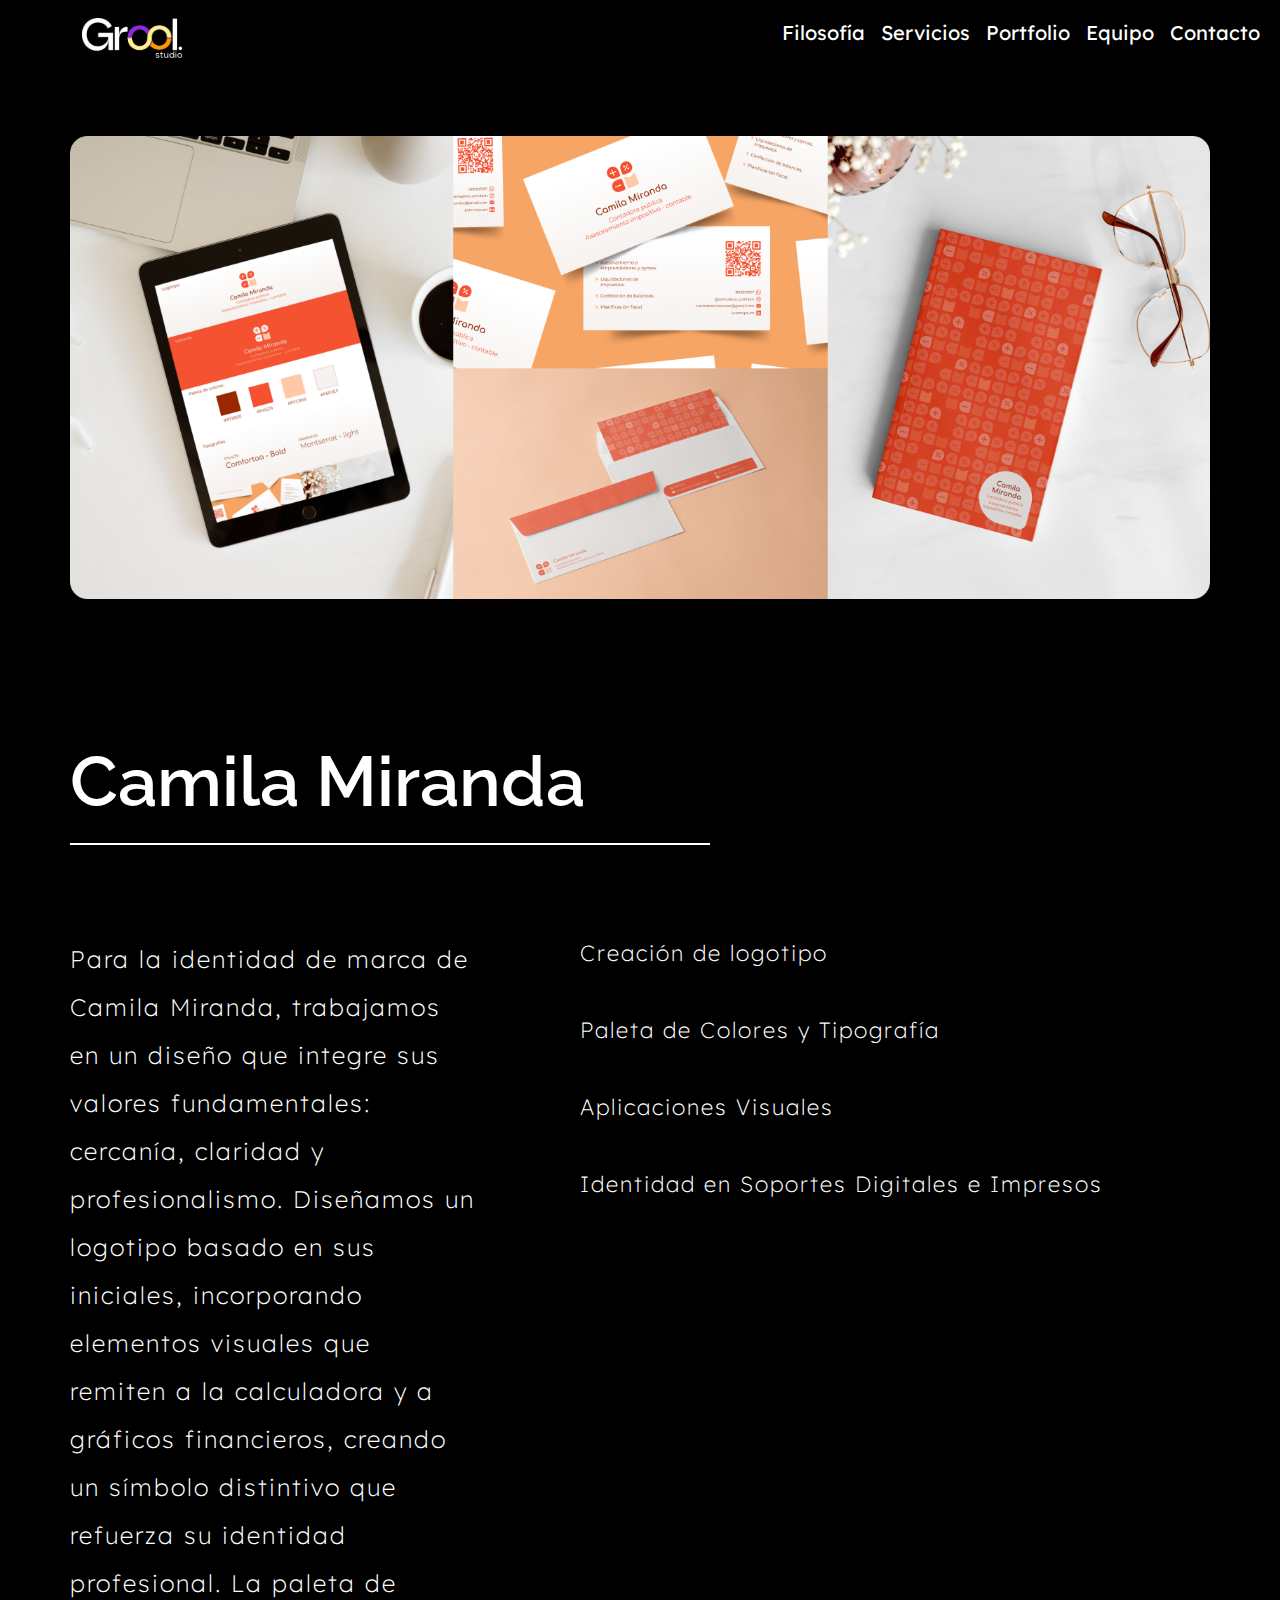
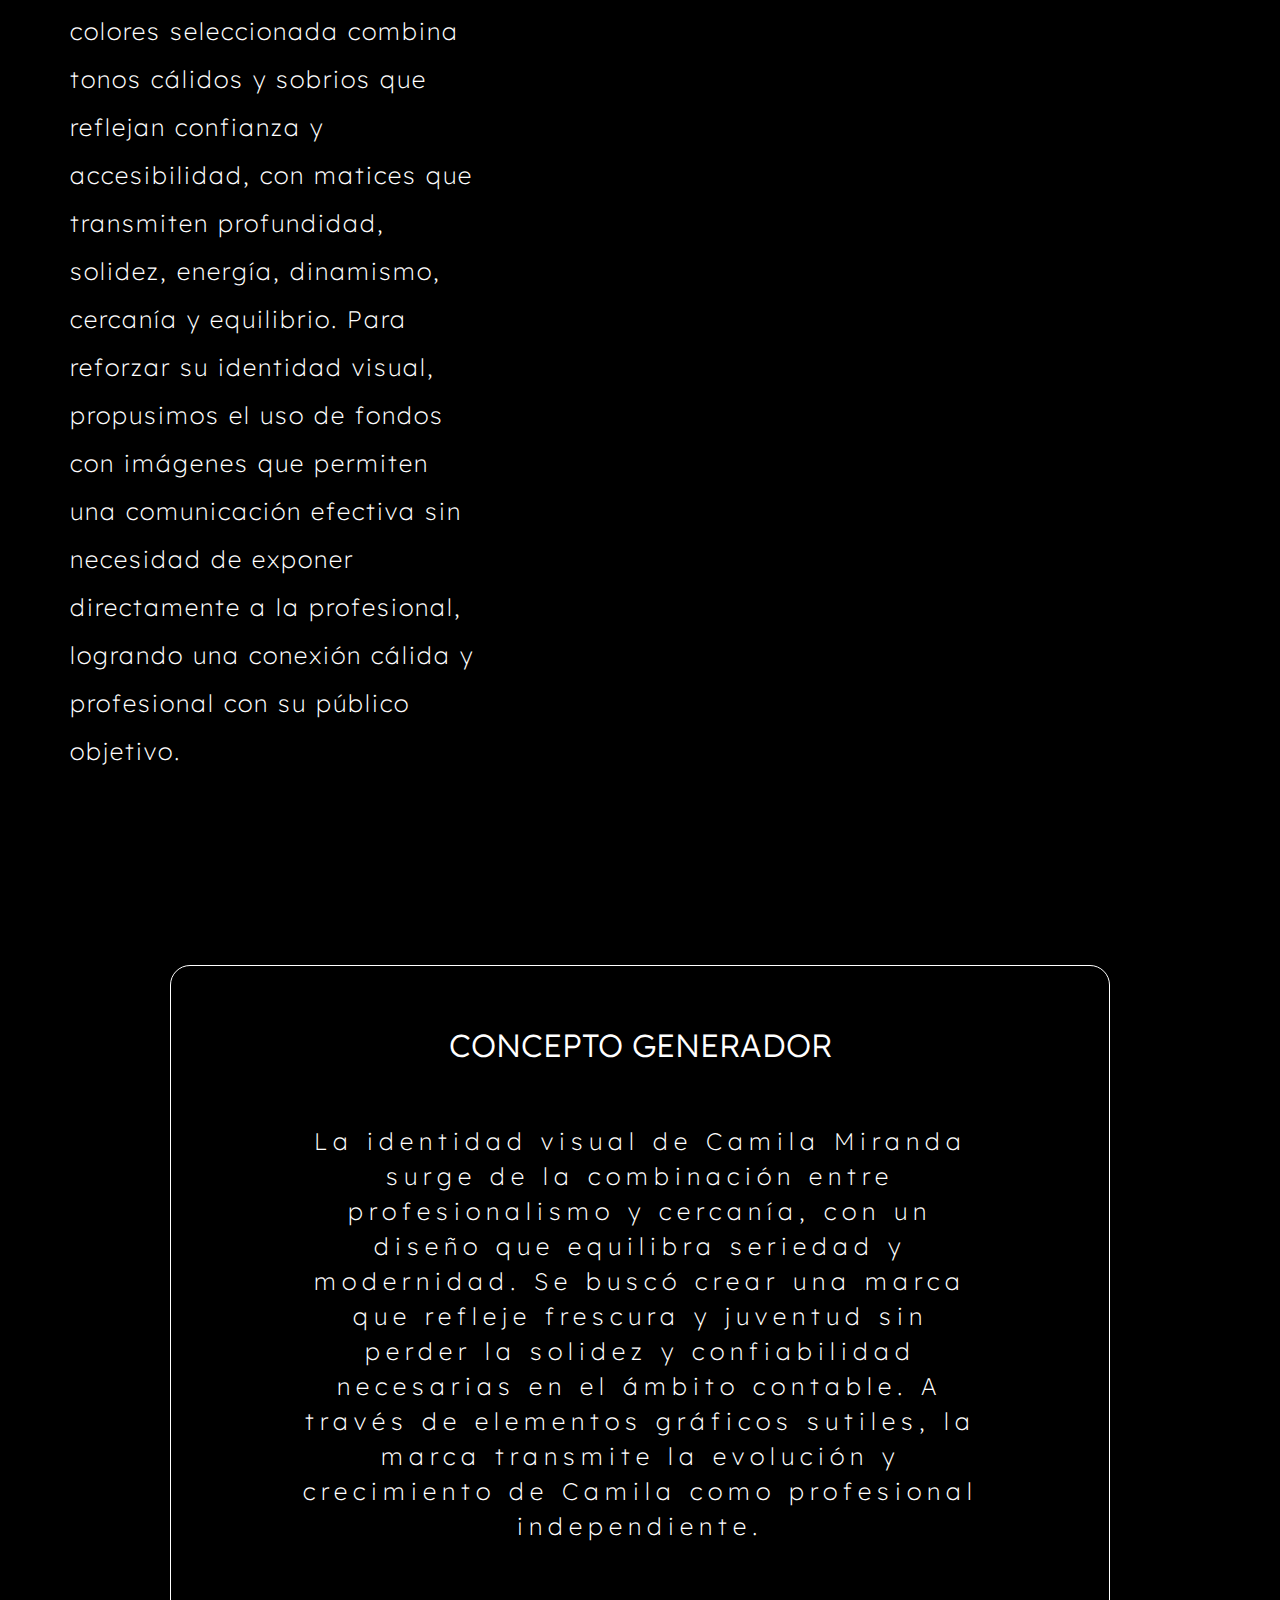
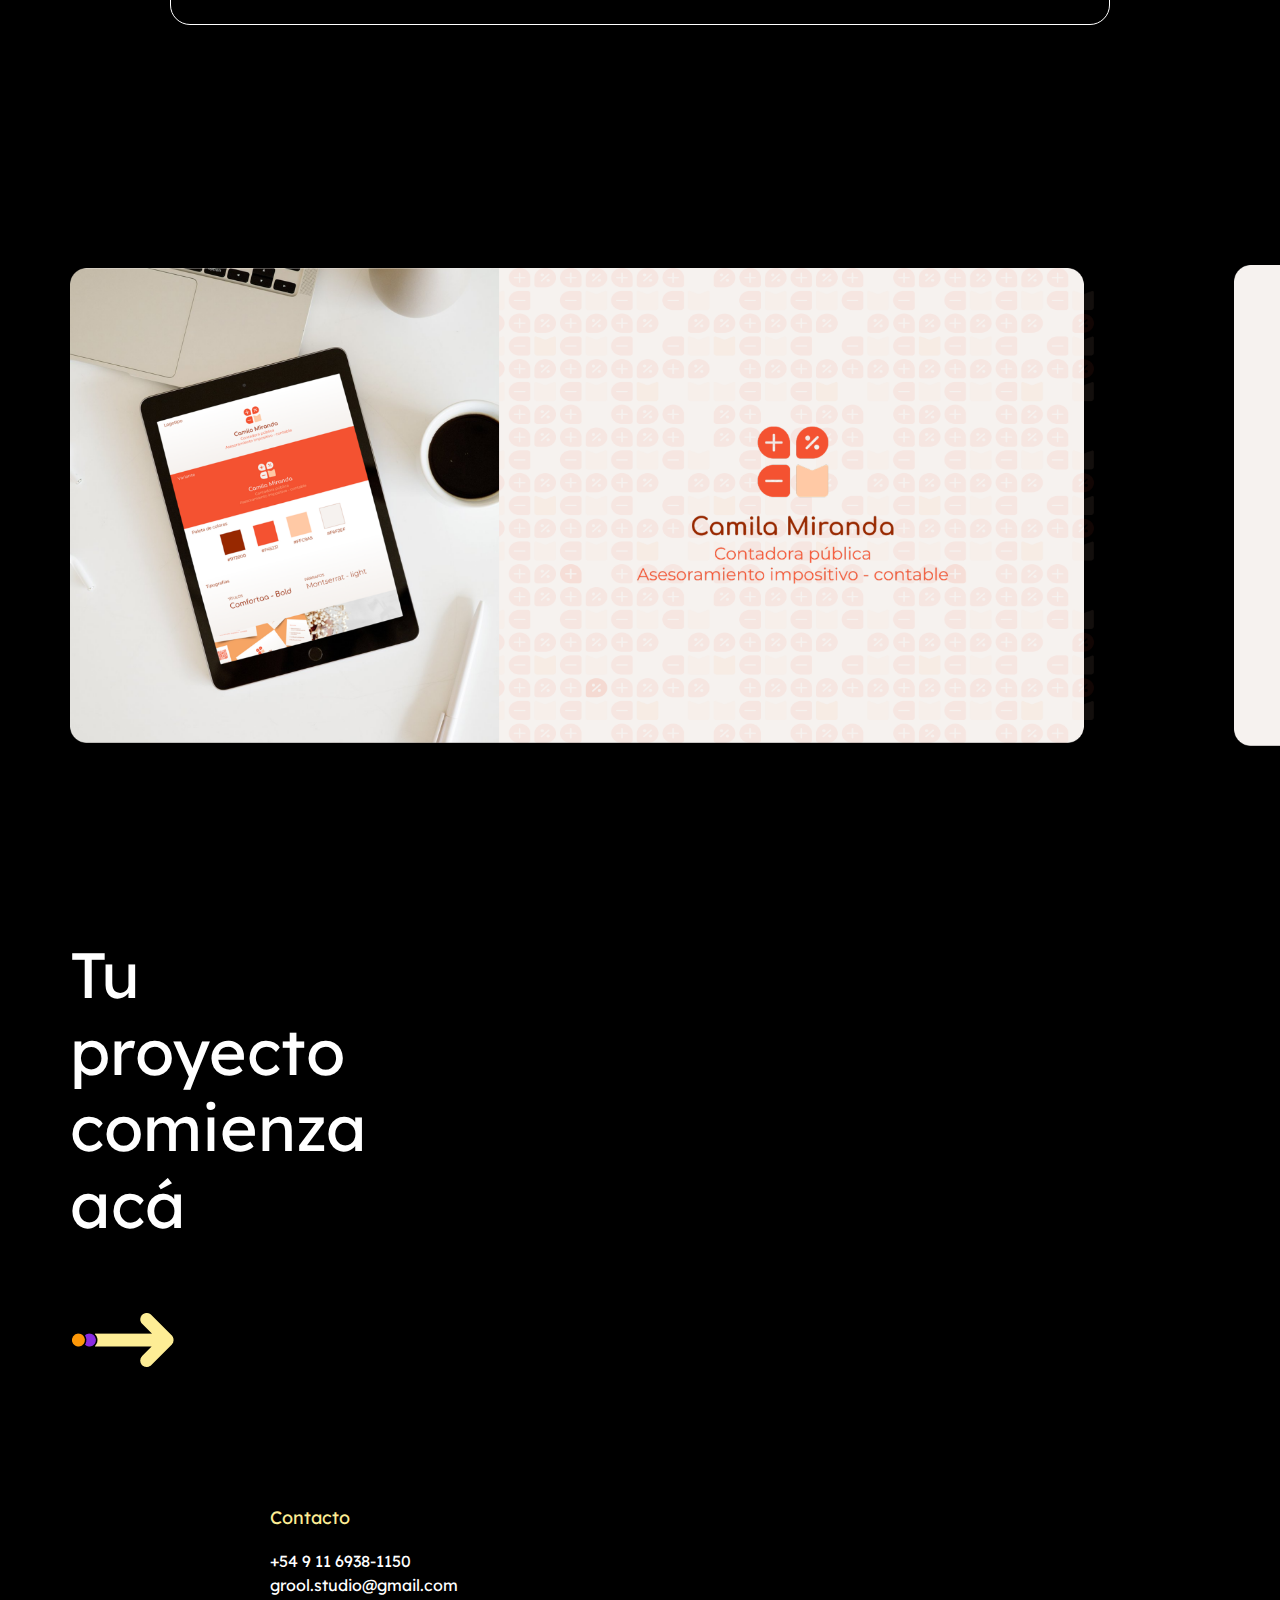
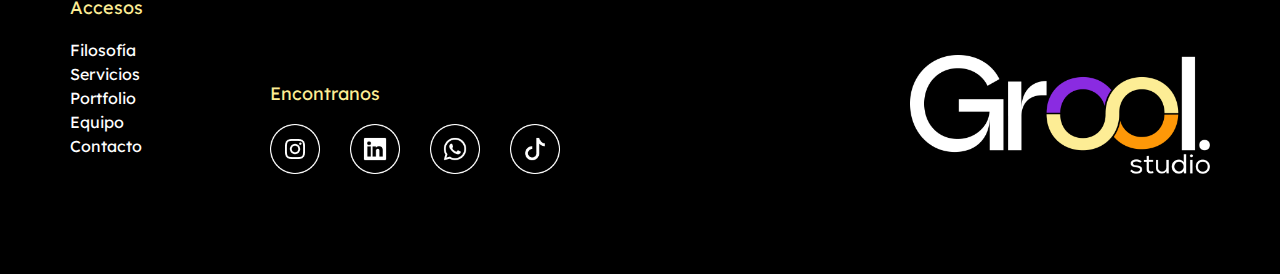
==== commit 958b60bf: "final" ====
--- a/paginas/detalleportfolio.html
+++ b/paginas/detalleportfolio.html
@@ -3,6 +3,8 @@
 <head>
     <meta charset="UTF-8">
     <meta name="viewport" content="width=device-width, initial-scale=1.0">
+    <meta name="description" content="Explora el portfolio de Grool Studio, donde el diseño gráfico, branding y desarrollo web cobran vida. Descubre proyectos innovadores y creativos.">
+    <meta name="keywords" content="portfolio, diseño gráfico, branding, logo, diseño de logo, diseño de marca, creación de marca, creatividad, identidad visual, proyectos, Grool">
     <!--bs y ccs propio-->
     <link href="https://cdn.jsdelivr.net/npm/bootstrap@5.3.3/dist/css/bootstrap.min.css" rel="stylesheet" integrity="sha384-QWTKZyjpPEjISv5WaRU9OFeRpok6YctnYmDr5pNlyT2bRjXh0JMhjY6hW+ALEwIH" crossorigin="anonymous">
     <link rel="stylesheet" href="../css/estilo.css">
@@ -13,7 +15,7 @@
     <link rel="preconnect" href="https://fonts.googleapis.com">
     <link rel="preconnect" href="https://fonts.gstatic.com" crossorigin>
     <link href="https://fonts.googleapis.com/css2?family=Lexend+Deca:wght@100..900&display=swap" rel="stylesheet">
-    <title>Portfolio</title>
+    <title>Portfolio | Grool Studio</title>
 </head>
 <body>
 <header class="head-portfolio">
@@ -21,7 +23,7 @@
     <nav class="navbar navbar-expand-lg navbar-dark bg-body-dark" class="navbarpropio">
         <div class="container-fluid">
             <a href="../index.html">
-                <img src="../imagenes/logoblanco.png" alt="logo de grool studio">
+                <img src="../imagenes/logoblanco.png" alt="logo de grool studio color blanco">
             </a>
         <button class="navbar-toggler" type="button" data-bs-toggle="collapse" data-bs-target="#navbarNav" aria-controls="navbarNav" aria-expanded="false" aria-label="Toggle navigation">
         <span class="navbar-toggler-icon"></span>
@@ -51,7 +53,7 @@
     <!--título-->
     <main class="fondo-negro-detalle">
         <section class="titulo-pag-detalle">
-            <img src="../imagenes/portadacamilamiranda.png" alt="proyecto grool" class="principal-equipo">
+            <img src="../imagenes/portadacamilamiranda.png" alt="proyecto de creacion de marca para cliente" class="principal-equipo">
             <div class="linea-quiensomos">
             <h1>Camila Miranda</h1>
             </div>
@@ -79,16 +81,16 @@
         </div>
         </div>
         <div class="carrusel-portfolio">
-            <img src="../imagenes/camilamiranda1.png" alt="proyecto camila miranda" class="imagen-detalle-proyecto">
-            <img src="../imagenes/camilamiranda2.png" alt="proyecto camila miranda" class="imagen-detalle-proyecto">
-            <img src="../imagenes/camilamiranda3.png" alt="proyecto camila miranda" class="imagen-detalle-proyecto">
+            <img src="../imagenes/camilamiranda1.png" alt="presentacion del proyecto de marca para camila miranda" class="imagen-detalle-proyecto">
+            <img src="../imagenes/camilamiranda2.png" alt="presentacion de mockups para camila miranda" class="imagen-detalle-proyecto">
+            <img src="../imagenes/camilamiranda3.png" alt="desarrollo de marca para camila miranda" class="imagen-detalle-proyecto">
         </div>
     </section>
 <!--secciónn final (formulario + footer)-->
 <section id="seccion-final">
     <div>
     <h2  class="titulo-formulario">Tu proyecto comienza acá</h2>
-    <img class="flecha" src="../imagenes/flechaformulario.png" alt="flecha">
+    <img class="flecha" src="../imagenes/flechaformulario.png" alt="flecha con el estilo de la marca">
     </div>
     <!--formulario de contacto
     <div class="formulario-completo">
@@ -130,23 +132,23 @@
             <h2>Encontranos</h2>
             <ul class="redes-sociales">
                 <li><a href="https://www.instagram.com/grool.studio" target="_blank">
-                <img src="../imagenes/icono-instagram.png" alt="instagram" class="iconos-redes">
+                <img src="../imagenes/icono-instagram.png" alt="imagen de logo de instagram" class="iconos-redes">
                 </a></li>
                 <li><a href="https://www.linkedin.com/company/groolstudio" target="_blank">
-                <img src="../imagenes/icono-linkedin.png" alt="linkedIn" class="iconos-redes">
+                <img src="../imagenes/icono-linkedin.png" alt="imagen de logo de linkedIn" class="iconos-redes">
                 </a></li>
                 <li><a href="https://wa.me/1569381150" target="_blank">
-                <img src="../imagenes/icono-whatsapp.png" alt="whatsapp" class="iconos-redes">
+                <img src="../imagenes/icono-whatsapp.png" alt="imagen de logo de whatsapp" class="iconos-redes">
                 </a></li>
                 <li><a href="https://www.tiktok.com" target="_blank">
-                <img src="../imagenes/icono-tiktok.png" alt="tiktok" class="iconos-redes">
+                <img src="../imagenes/icono-tiktok.png" alt="imagen de logo de tiktok" class="iconos-redes">
                 </a></li>
             </ul>
             </div> 
         </div>
         </div>
     <div>
-        <img src="../imagenes/logoblanco.png" alt="logoblanco de grool" class="logo-blanco">
+        <img src="../imagenes/logoblanco.png" alt="logo color blanco de grool" class="logo-blanco">
     </div>
     </footer>
     <script src="https://cdn.jsdelivr.net/npm/bootstrap@5.3.3/dist/js/bootstrap.bundle.min.js" integrity="sha384-YvpcrYf0tY3lHB60NNkmXc5s9fDVZLESaAA55NDzOxhy9GkcIdslK1eN7N6jIeHz" crossorigin="anonymous"></script>
--- a/css/estilo.css
+++ b/css/estilo.css
@@ -12,7 +12,7 @@
 }
 body p {
   color: black;
-  font-size: 24px;
+  font-size: 22px;
   font-weight: 300;
   font-family: "Lexend Deca", serif;
   margin: 70px;
@@ -31,7 +31,7 @@
 }
 body h3 {
   color: black;
-  font-size: 36px;
+  font-size: 32px;
   font-weight: 400;
   font-family: "Lexend Deca", serif;
   margin: 70px;
@@ -46,7 +46,7 @@
   text-align: center;
 }
 
-@media (max-width: 768px) {
+@media (max-width: 500px) {
   body h1 {
     font-size: 30px;
     margin: 24px;
@@ -63,6 +63,44 @@
   body p {
     font-size: 18px; /* Tamaño de fuente para pantallas más pequeñas */
     margin: 24px;
+  }
+}
+@media (min-width: 501px) and (max-width: 768px) {
+  body h1 {
+    font-size: 40px;
+    margin: 30px;
+  }
+  body h2 {
+    font-size: 30px;
+    margin-left: 30px;
+    margin-right: 30px;
+  }
+  body h3 {
+    font-size: 24px;
+    margin: 30px;
+  }
+  body p {
+    font-size: 18px;
+    margin: 30px;
+  }
+}
+@media (min-width: 769px) and (max-width: 1220px) {
+  body h1 {
+    font-size: 46px;
+    margin: 70px;
+  }
+  body h2 {
+    font-size: 36px;
+    margin-left: 70px;
+    margin-right: 70px;
+  }
+  body h3 {
+    font-size: 26px;
+    margin: 70px;
+  }
+  body p {
+    font-size: 20px;
+    margin: 70px;
   }
 }
 header {
@@ -101,7 +139,7 @@
   display: inline-block;
   padding: 15px 25px;
   color: black;
-  border: black, solid;
+  border: 3px black, solid;
   border-radius: 30px;
   text-decoration: none;
   font-weight: bold;
@@ -149,23 +187,66 @@
     background: conic-gradient(from 340deg, #FDED95 1%, #fe9808 18%, #c46275 25%, #8a2be1 33%, #8a2be1 50%, #FDED95 68%, #ffffff 92%, #FDED95 99%);
   }
 }
+@media (min-width: 501px) and (max-width: 768px) {
+  header .cta-button {
+    margin: 30px;
+    margin-bottom: 120px;
+  }
+  header h1 {
+    width: 65%;
+    margin: 30px;
+    font-size: 30px;
+  }
+  header img {
+    margin: 30px;
+  }
+  header .texto-inicio {
+    width: 70%;
+    margin: 30px;
+  }
+}
+#seccion-filosofia {
+  position: relative;
+  overflow: hidden; /* Evita que el texto sobresalga */
+  display: flex;
+  flex-direction: column;
+  align-items: center;
+  justify-content: center;
+  height: 500 px; /* Asegura que el título tenga su propia área */
+  padding-top: 25px; /* Espaciado para que no toque el borde */
+}
+#seccion-filosofia span {
+  color: #8a2be1;
+}
 #seccion-filosofia .titulo-quienes-somos {
   color: rgba(137, 43, 225, 0.2666666667);
   font-weight: 500;
   font-size: 98.6px;
-  white-space: nowrap; /* Evita que el texto pase a la siguiente línea */
-  overflow: hidden; /* Oculta el texto que excede el ancho */
-  margin-right: 0px;
+  white-space: nowrap; /* Evita que el texto salte de línea */
+  position: absolute;
+  top: 0;
+  left: 100%;
+  animation: marquee 15s linear infinite;
+  animation-delay: -5s;
 }
 #seccion-filosofia .descripcion-grool {
   width: 50%;
   margin: 0 auto;
   text-align: center;
-  margin-bottom: 150px;
   line-height: 150%;
-  margin-top: 70px;
-}
-
+  margin-top: 200px;
+  margin-bottom: 70px;
+}
+
+/* Animación del título */
+@keyframes marquee {
+  from {
+    transform: translateX(100%);
+  }
+  to {
+    transform: translateX(-200%);
+  }
+}
 @media (max-width: 500px) {
   #seccion-filosofia .titulo-quienes-somos {
     margin-left: 24px;
@@ -184,28 +265,52 @@
 }
 #seccion-servicios div {
   border-top: 1.5px solid white; /* Línea superior */
-  margin: 70px;
-}
-#seccion-servicios div h3 { /* elimimina margen general (p) para trabajar div */
+  padding: 70px;
+}
+#seccion-servicios div h3 { /* elimimina smargen general (p) para trabajar div */
   margin-left: 0px;
 }
 #seccion-servicios div p { /* elimimina margen general (p) para trabajar div*/
   margin-left: 0px;
 }
-
-@media (max-width: 768px) {
+#seccion-servicios .hover-diseno-grafico, #seccion-servicios .hover-consultoria, #seccion-servicios .hover-diseno-web, #seccion-servicios .hover-marketing-dijital {
+  width: fit-content;
+  height: auto;
+  display: block; /* Si es un elemento inline, no se aplicará el hover correctamente */
+  transition: background-image 0.3s ease-in-out; /* Para que el cambio sea más fluido */
+}
+#seccion-servicios .hover-diseno-grafico:hover, #seccion-servicios .hover-consultoria:hover, #seccion-servicios .hover-diseno-web:hover, #seccion-servicios .hover-marketing-dijital:hover {
+  background-image: url(../imagenes/hover-servicios-1.png);
+  background-size: cover;
+}
+#seccion-servicios .hover-marketing-dijital:hover {
+  background-image: url(../imagenes/hover-servicios-2.png);
+}
+#seccion-servicios .hover-diseno-web:hover {
+  background-image: url(../imagenes/hover-servicios-3.png);
+}
+#seccion-servicios .hover-consultoria:hover {
+  background-image: url(../imagenes/hover-servicios-4.png);
+}
+
+@media (max-width: 500px) {
   h2 {
     font-size: 30px;
     margin: 24px;
   }
   #seccion-servicios div {
     margin: 24px;
-  }
-}
-@media (max-width: 768px) {
-  .pasos {
-    overflow-x: auto;
-    justify-content: flex-start; /* Centra las imágenes horizontalmente */
+    padding: 20px;
+  }
+}
+@media (min-width: 501px) and (max-width: 768px) {
+  h2 {
+    font-size: 30px;
+    margin: 30px;
+  }
+  #seccion-servicios div {
+    margin: 30px;
+    padding: 20px;
   }
 }
 .fondo-info {
@@ -219,6 +324,7 @@
   justify-content: center;
   align-items: center;
   white-space: nowrap;
+  overflow-x: auto; /* Permite desplazamiento horizontal */
 }
 .fondo-info .pasos .pasos-detalle {
   min-width: 300px;
@@ -228,7 +334,7 @@
   padding: 20px;
   margin: 20px;
   border-radius: 10px;
-  box-shadow: 0 2px 5px rgba(0, 0, 0, 0.1);
+  border: 1.5px solid #8a2be1;
 }
 .fondo-info .pasos .pasos-detalle p {
   overflow: hidden; /* Oculta contenido desbordado */
@@ -260,14 +366,29 @@
   margin-right: 20px;
 }
 
-@media (max-width: 768px) {
-  .pasos {
+@media (max-width: 500px) {
+  .fondo-info .pasos {
+    display: flex;
+    justify-content: flex-start;
+    align-items: center;
+    white-space: nowrap;
     overflow-x: auto;
-    justify-content: flex-start; /* Centra las imágenes horizontalmente */
-  }
-  #seccion-equipo {
+  }
+  .fondo-info #seccion-equipo {
     margin-left: 24px;
     margin-right: 24px;
+  }
+}
+@media (min-width: 501px) and (max-width: 768px) {
+  .fondo-info .pasos h3 {
+    font-size: 20px;
+  }
+  .fondo-info .pasos p {
+    font-size: 16px;
+  }
+  .fondo-info #seccion-equipo {
+    margin-left: 30px;
+    margin-right: 30px;
   }
 }
 #seccion-final {
@@ -415,6 +536,18 @@
     width: 50px;
   }
 }
+@media (min-width: 501px) and (max-width: 768px) {
+  #seccion-final .flecha {
+    margin: 0px;
+    margin-top: 0px;
+    margin-left: 30px;
+  }
+  .footer {
+    margin: 0px;
+    padding-left: 30px;
+    padding-right: 30px;
+  }
+}
 /* Página quienes somos */
 .head-equipo {
   color: rgba(0, 0, 0, 0);
@@ -490,12 +623,59 @@
     display: flex;
     align-items: flex-start;
   }
-  .head-equipo .imagen2-equipo {
-    width: 100%; /* Ocupan todo el ancho */
-    margin-top: 20px; /* Espacio entre el texto y la imagen */
-    max-width: 350px;
-  }
-}
+}
+@media (min-width: 501px) and (max-width: 768px) {
+  .head-equipo .titulo-pag-equipo .linea-quiensomos {
+    margin: 30px;
+  }
+  .head-equipo .titulo-pag-equipo .linea-quiensomos h1 {
+    font-size: 50px;
+    margin-bottom: 0px;
+  }
+  .head-equipo .principal-equipo {
+    padding: 30px;
+  }
+  .head-equipo .columnas-equipo {
+    margin: 0px;
+    flex-direction: column-reverse; /* Cambia a una sola columna */
+    text-align: left; /* Centra el texto */
+  }
+  .head-equipo .columnas-equipo p {
+    margin-right: 30px;
+    margin-left: 30px;
+  }
+  .head-equipo .columnas-equipo .texto-equipo {
+    padding-left: 0px;
+    margin: 0px;
+    margin-right: 0px;
+  }
+  .head-equipo .columnas-equipo .texto-equipo img {
+    display: flex;
+    align-items: flex-start;
+  }
+}
+@media (min-width: 769px) and (max-width: 1220px) {
+  .head-equipo .titulo-pag-equipo .linea-quiensomos {
+    margin: 70px;
+  }
+  .head-equipo .titulo-pag-equipo .linea-quiensomos h1 {
+    font-size: 50px;
+    margin-bottom: 0px;
+  }
+  .head-equipo .principal-equipo {
+    padding: 70px;
+  }
+  .head-equipo p {
+    margin-right: 70px;
+    margin-left: 70px;
+  }
+}
+.imagen2-equipo {
+  width: 100%; /* Ocupan todo el ancho */
+  margin-top: 20px; /* Espacio entre el texto y la imagen */
+  max-width: 350px;
+}
+
 .head-portfolio {
   background: black;
   color: #fff;
@@ -691,5 +871,101 @@
     margin: 24px;
   }
 }
+@media (min-width: 501px) and (max-width: 768px) {
+  .fondo-negro-detalle .titulo-pag-detalle h1 {
+    font-size: 30px;
+    margin: 30px;
+  }
+  .fondo-negro-detalle .titulo-pag-detalle img {
+    width: 100%;
+    padding: 30px;
+  }
+  .fondo-negro-detalle .fondo .columnas-proyecto {
+    display: flex;
+    flex-direction: column; /* Cambia a una sola columna */
+    text-align: left; /* Centra el texto */
+  }
+  .fondo-negro-detalle .fondo .columnas-proyecto .texto-proyecto p {
+    width: 95%;
+    padding-right: 30px;
+    font-size: 20px;
+    line-height: 28px;
+  }
+  .fondo-negro-detalle .fondo .columnas-proyecto .partes-proyecto p {
+    width: 90%;
+    padding-right: 30px;
+    padding-left: 30px;
+    font-weight: 250;
+  }
+  .fondo-negro-detalle .fondo .concepto-generador {
+    margin: 30px;
+  }
+  .fondo-negro-detalle .fondo .concepto-generador .concepto-detalles {
+    padding: 0px;
+    margin: 24px;
+  }
+  .fondo-negro-detalle .fondo .concepto-generador h2 {
+    font-size: 20px;
+    margin: 0px;
+    padding: 20px;
+  }
+  .fondo-negro-detalle .fondo .concepto-generador p {
+    font-size: 18px;
+    letter-spacing: 2px;
+    line-height: 28px;
+    padding-top: 0px;
+  }
+  .fondo-negro-detalle .fondo .carrusel-portfolio .imagen-detalle-proyecto {
+    width: 100%;
+    height: auto;
+    margin: 30px;
+  }
+}
+@media (min-width: 769px) and (max-width: 1220px) {
+  .fondo-negro-detalle .titulo-pag-detalle h1 {
+    font-size: 30px;
+    margin: 70px;
+  }
+  .fondo-negro-detalle .titulo-pag-detalle img {
+    width: 100%;
+    padding: 70px;
+  }
+  .fondo-negro-detalle .fondo .columnas-proyecto {
+    display: flex;
+    flex-direction: column; /* Cambia a una sola columna */
+    text-align: left; /* Centra el texto */
+  }
+  .fondo-negro-detalle .fondo .columnas-proyecto .texto-proyecto p {
+    width: 90%;
+    padding-right: 70px;
+    font-size: 20px;
+    line-height: 28px;
+  }
+  .fondo-negro-detalle .fondo .columnas-proyecto .partes-proyecto p {
+    width: 90%;
+    padding-right: 30px;
+    padding-left: 70px;
+    font-weight: 250;
+  }
+  .fondo-negro-detalle .fondo .concepto-generador {
+    margin: 70px;
+  }
+  .fondo-negro-detalle .fondo .concepto-generador .concepto-detalles {
+    padding: 0px;
+    margin: 24px;
+  }
+  .fondo-negro-detalle .fondo .concepto-generador h2 {
+    font-size: 18px;
+    margin: 0px;
+    padding: 20px;
+  }
+  .fondo-negro-detalle .fondo .concepto-generador p {
+    font-size: 18px;
+    letter-spacing: 3px;
+    line-height: 26px;
+    padding-top: 0px;
+    margin: 20px;
+  }
+}
 
 /*# sourceMappingURL=estilo.css.map */
